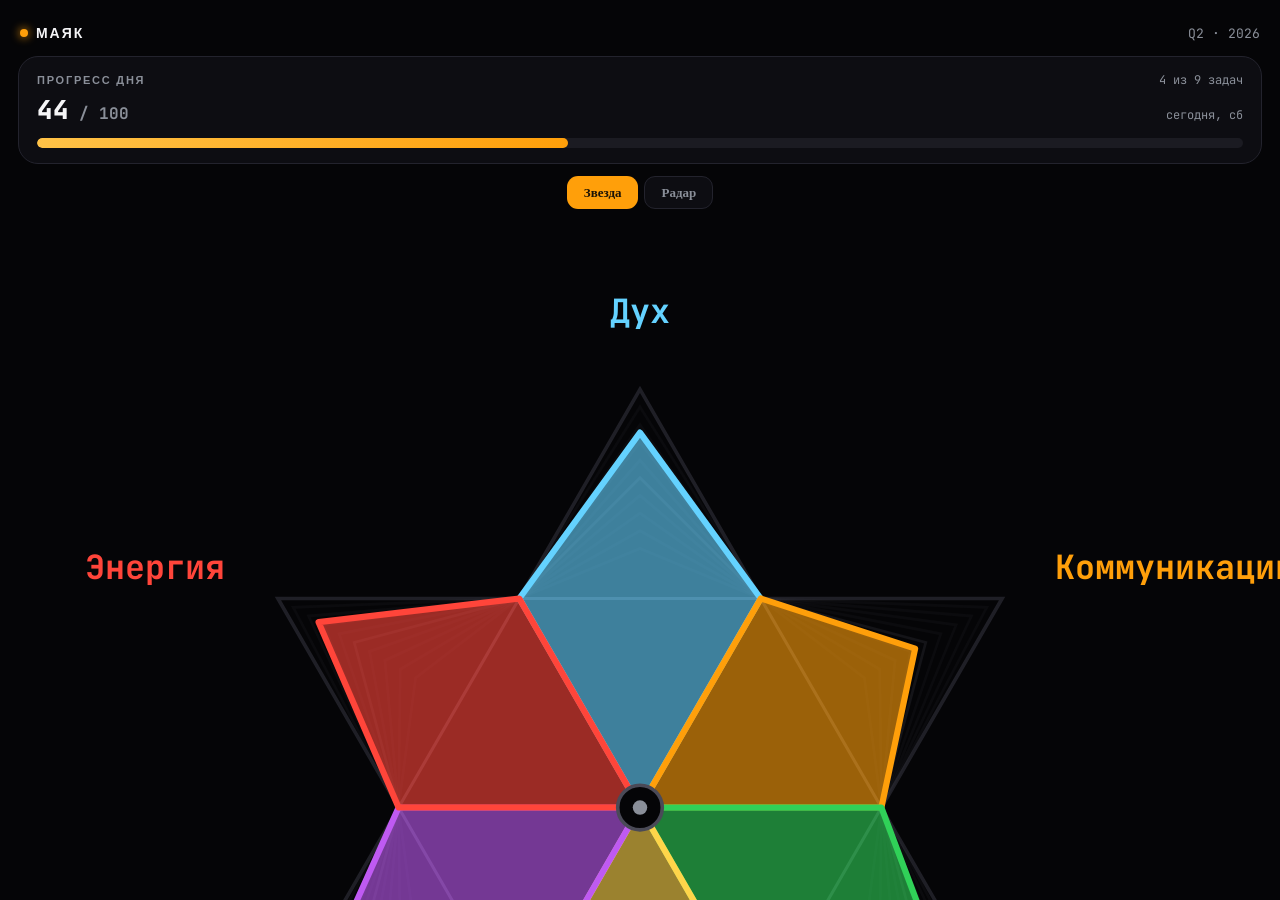
==== tabs/radar.html @ c717b669 "App-shell + 4 вкладки: Радар, Итоги/Задачи (Скоро), Кабинет Микрофронтенд с iframe-изоляцией (сбой в" ====
<!DOCTYPE html>
<html lang="ru">
<head>
<meta charset="UTF-8">
<meta name="viewport" content="width=device-width,initial-scale=1,maximum-scale=1,user-scalable=no,viewport-fit=cover">
<meta name="theme-color" content="#050507">
<title>Маяк</title>
<link href="https://fonts.googleapis.com/css2?family=DM+Sans:wght@400;500;600;700;800&family=JetBrains+Mono:wght@500;700;800&display=swap" rel="stylesheet">
<style>
:root{
  --bg:#050507; --card:#0d0d12; --card2:#14141b; --line:#23232d; --line2:#1a1a22;
  --text:#F5F5F7; --muted:#8A8F99; --muted2:#5a5f6a; --accent:#FF9F0A;
  --duh:#64D2FF; --telo:#30D158; --razum:#BF5AF2; --komm:#FF9F0A; --delo:#FFD54A; --energy:#FF453A;
}
*{margin:0;padding:0;box-sizing:border-box;-webkit-tap-highlight-color:transparent}
html,body{height:100%}
body{background:#000;color:var(--text);font-family:'DM Sans',sans-serif;display:flex;justify-content:center;overflow:hidden}
.num{font-family:'JetBrains Mono',monospace}
.phone{position:relative;width:100%;max-width:none;height:100%;min-height:100dvh;background:var(--bg);overflow:hidden;display:flex;flex-direction:column}
.screen{position:absolute;inset:0;display:none;flex-direction:column}
.screen.on{display:flex}
.scroll{flex:1;overflow-y:auto;-webkit-overflow-scrolling:touch;padding-bottom:18px}
.sb{height:env(safe-area-inset-top,12px);min-height:12px}
.muted{color:var(--muted)} .tiny{font-size:12px}
.topbar{display:flex;justify-content:space-between;align-items:center;padding:12px 20px 6px}
.beacon{display:inline-flex;align-items:center;gap:8px;font-weight:800;letter-spacing:.14em;font-size:14px}
.beacon .dot{width:8px;height:8px;border-radius:50%;background:var(--accent);box-shadow:0 0 10px var(--accent);animation:pulse 2.4s infinite}
@keyframes pulse{0%,100%{opacity:1}50%{opacity:.45}}
.topbar .q{font-family:'JetBrains Mono';font-size:13px;color:var(--muted)}

/* день */
.day{margin:8px 18px 4px;background:var(--card);border:1px solid var(--line);border-radius:20px;padding:15px 18px}
.day .r1{display:flex;justify-content:space-between;align-items:baseline}
.day .lab{font-size:11px;letter-spacing:.16em;text-transform:uppercase;color:var(--muted);font-weight:600}
.day .pts{font-family:'JetBrains Mono';font-weight:800;font-size:26px}
.day .pts small{color:var(--muted);font-size:16px;font-weight:700}
.day .sub{font-family:'JetBrains Mono';font-size:12px;color:var(--muted)}
.day .track{height:10px;border-radius:6px;background:#1b1b22;margin-top:11px;overflow:hidden}
.day .fill{height:100%;border-radius:6px;background:linear-gradient(90deg,#FFC247,var(--accent));transition:width .55s cubic-bezier(.22,1,.36,1)}

/* переключатель фигуры */
.seg{display:flex;gap:6px;justify-content:center;margin:12px 0 0}
.seg button{padding:7px 16px;border-radius:11px;border:1px solid var(--line);background:var(--card);color:var(--muted);font-weight:700;font-size:13px;font-family:'DM Sans';cursor:pointer}
.seg button.on{background:var(--accent);color:#1a1206;border-color:transparent}

svg{width:100%;display:block;overflow:visible;touch-action:manipulation}
.figwrap{padding:2px 10px 0}
.idxline{text-align:center;margin-top:-4px}
.idxline .n{font-family:'JetBrains Mono';font-weight:800;font-size:15px;color:var(--accent)}
.idxline .l{font-size:11px;letter-spacing:.12em;color:var(--muted);text-transform:uppercase}

/* панель сектора */
.secpanel{margin:6px 18px 0;background:var(--card);border:1px solid var(--line);border-radius:20px;overflow:hidden;
  max-height:0;opacity:0;transition:max-height .4s cubic-bezier(.22,1,.36,1),opacity .3s,margin .3s;border-width:0}
.secpanel.open{max-height:640px;opacity:1;border-width:1px;margin-top:12px}
.secpanel .hd{display:flex;align-items:center;gap:11px;padding:15px 18px 8px}
.secpanel .hd .cd{width:15px;height:15px;border-radius:4px}
.secpanel .hd .nm{font-family:'DM Sans';font-weight:700;font-size:18px;flex:1}
.secpanel .hd .cnt{font-family:'JetBrains Mono';font-weight:700;font-size:14px;color:var(--muted)}
.secpanel .closed-badge{display:none;align-items:center;gap:7px;margin:0 18px 8px;padding:9px 13px;border-radius:12px;font-weight:700;font-size:14px}
.secpanel.alldone .closed-badge{display:flex}
.tlist{padding:2px 12px 6px}
.titem{display:flex;align-items:center;gap:13px;padding:13px 12px;border-radius:14px;cursor:pointer;transition:background .15s}
.titem:active{background:var(--card2)}
.titem .box{width:28px;height:28px;border-radius:9px;border:2px solid var(--muted2);flex:none;display:flex;align-items:center;justify-content:center;font-size:16px;color:#08120a;transition:.18s}
.titem.done .box{background:currentColor;border-color:transparent}
.titem .nm{flex:1;font-size:15.5px;font-weight:500}
.titem.done .nm{color:var(--muted);text-decoration:line-through}
.titem .q{font-family:'JetBrains Mono';font-size:12px;color:var(--muted2)}
.secpanel .foot{display:flex;justify-content:space-between;padding:6px 18px 16px}
.lnk{background:none;border:none;color:var(--accent);font-family:'DM Sans';font-weight:600;font-size:14px;cursor:pointer;padding:6px 0}
.lnk.dim{color:var(--muted)}
.hint{color:var(--muted);font-size:12.5px;text-align:center;padding:14px 30px 4px;line-height:1.5}

/* общие кнопки/инпуты */
.btn{display:flex;align-items:center;justify-content:center;gap:8px;width:100%;height:54px;border:none;border-radius:16px;font-family:'DM Sans';font-weight:700;font-size:16px;cursor:pointer;transition:transform .12s}
.btn:active{transform:scale(.97)}
.btn-gold{background:linear-gradient(135deg,#FFC247,var(--accent));color:#1a1206}
.btn-ghost{background:var(--card2);color:var(--text);border:1px solid var(--line)}
.pad{padding:0 18px}
.backbtn{background:none;border:none;color:var(--accent);font-weight:700;font-size:15px;cursor:pointer;padding:4px 0}

/* manage */
.mrow{display:flex;align-items:center;gap:12px;background:var(--card);border:1px solid var(--line);border-radius:14px;padding:14px 15px;margin:9px 18px;cursor:pointer}
.mrow .nm{flex:1;font-weight:500;font-size:15px}
.mrow .meta{font-family:'JetBrains Mono';font-size:12px;color:var(--muted);text-align:right;line-height:1.4}
.field{margin:10px 18px}.field label{display:block;font-size:13px;color:var(--muted);margin-bottom:8px}
.input{width:100%;height:52px;background:var(--card);border:1px solid var(--line);border-radius:13px;color:var(--text);padding:0 15px;font-size:16px;font-family:'DM Sans'}
.input:focus{outline:none;border-color:var(--accent)}
.chips{display:flex;flex-wrap:wrap;gap:8px}
.chip{padding:9px 13px;border-radius:11px;background:var(--card);border:1px solid var(--line);font-size:14px;cursor:pointer;font-family:'JetBrains Mono'}
.chip.sel{background:var(--accent);color:#1a1206;border-color:transparent;font-weight:700}
.wd{display:flex;gap:6px}.wd .d{flex:1;height:42px;border-radius:11px;background:var(--card);border:1px solid var(--line);display:flex;align-items:center;justify-content:center;font-size:13px;font-family:'JetBrains Mono';cursor:pointer}
.wd .d.sel{background:var(--accent);color:#1a1206;border-color:transparent;font-weight:700}

/* итоги */
.tabs{display:flex;gap:6px;margin:12px 18px 4px}
.tabs button{flex:1;height:40px;border-radius:11px;border:1px solid var(--line);background:var(--card);color:var(--muted);font-weight:700;font-size:13px;font-family:'DM Sans';cursor:pointer}
.tabs button.on{background:var(--card2);color:var(--text);border-color:var(--accent)}
.rv{display:grid;grid-template-columns:22px 1fr 130px 46px;align-items:center;gap:11px;padding:11px 18px}
.rv+.rv{border-top:1px solid var(--line2)}
.rv .ic{text-align:center;font-size:15px}.rv .nm{font-family:'JetBrains Mono';font-size:14px;color:#d6d6dd}
.rv .bar{height:8px;border-radius:5px;background:#1a1a21;overflow:hidden}.rv .bar i{display:block;height:100%;border-radius:5px;transition:width .5s}
.rv .pc{font-family:'JetBrains Mono';font-weight:700;font-size:14px;text-align:right}
.coach{margin:14px 18px;background:var(--card);border:1px solid var(--line);border-radius:18px;padding:16px}
.coach h4{font-size:15px;margin-bottom:6px}.coach p{font-size:14px;color:var(--muted);line-height:1.5}

/* nav */
.nav{position:absolute;left:0;right:0;bottom:0;display:flex;border-top:1px solid var(--line);background:rgba(13,13,18,.95);backdrop-filter:blur(8px);padding:8px 0 env(safe-area-inset-bottom,10px)}
.nav button{flex:1;background:none;border:none;color:var(--muted2);font-family:'DM Sans';font-weight:700;font-size:11px;cursor:pointer;display:flex;flex-direction:column;align-items:center;gap:3px;padding:6px 0}
.nav button.on{color:var(--accent)} .nav .ic{font-size:19px}
.toast{position:absolute;left:50%;transform:translateX(-50%);bottom:80px;background:var(--card2);border:1px solid var(--line);padding:10px 16px;border-radius:13px;font-size:14px;opacity:0;transition:opacity .3s;pointer-events:none;z-index:60;max-width:330px;text-align:center}
.toast.show{opacity:1}
</style>
</head>
<body>
<div class="phone">

  <!-- ГЛАВНЫЙ -->
  <section class="screen on" id="home">
    <div class="sb"></div>
    <div class="topbar"><span class="beacon"><span class="dot"></span>МАЯК</span><span class="q" id="qLabel">Q2 · 2026</span></div>
    <div class="scroll">
      <div class="day">
        <div class="r1"><span class="lab">Прогресс дня</span><span class="sub" id="dayCount">0 из 0 задач</span></div>
        <div class="r1" style="margin-top:4px"><span class="pts"><span id="dayPts">0</span><small> / 100</small></span><span class="sub" id="dayName"></span></div>
        <div class="track"><div class="fill" id="dayFill" style="width:0%"></div></div>
      </div>
      <div class="seg"><button id="segStar" class="on" onclick="setFig('star')">Звезда</button><button id="segRadar" onclick="setFig('radar')">Радар</button></div>
      <div class="figwrap"><svg id="fig" viewBox="-46 -34 452 446"></svg></div>
      <div class="idxline"><span class="n" id="idxN">0</span> <span class="l">· Индекс Маяка · нажми на сектор</span></div>

      <div class="secpanel" id="secpanel">
        <div class="hd"><span class="cd" id="spDot"></span><span class="nm" id="spName"></span><span class="cnt" id="spCnt"></span></div>
        <div class="closed-badge" id="spBadge">✓ Сектор закрыт на сегодня</div>
        <div class="tlist" id="spTasks"></div>
        <div class="foot" style="justify-content:flex-end"><button class="lnk" id="spEdit">Изменить задачи ›</button></div>
      </div>
      <p class="hint" id="homeHint">Нажми на сектор фигуры — он раскроется. Отметь галочками, что сделал сегодня, и закрой его.</p>
    </div>
  </section>

  <!-- УПРАВЛЕНИЕ ЗАДАЧАМИ -->
  <section class="screen" id="manage">
    <div class="sb"></div>
    <div class="topbar"><button class="backbtn" onclick="show('home')">‹ Маяк</button><span class="q" id="mgTitle"></span><span style="width:46px"></span></div>
    <div class="scroll" id="mgList"></div>
    <div class="pad" style="padding-bottom:env(safe-area-inset-bottom,18px)"><button class="btn btn-gold" id="mgAdd">+ Добавить задачу</button></div>
  </section>

  <!-- ФОРМА -->
  <section class="screen" id="form">
    <div class="sb"></div>
    <div class="topbar"><button class="backbtn" id="fmBack">‹ Отмена</button><span class="q" id="fmTitle">Новая задача</span><span style="width:46px"></span></div>
    <div class="scroll">
      <div class="field"><label>Направление</label><div class="chips" id="fmDirs"></div></div>
      <div class="field"><label>Название задачи</label><input class="input" id="fmName" placeholder="напр. Тренировка в зале"></div>
      <div class="field"><label>Расписание</label>
        <div class="chips" style="margin-bottom:8px"><span class="chip" onclick="schedPreset('daily')">Каждый день</span><span class="chip" onclick="schedPreset('work')">Будни</span><span class="chip" onclick="schedPreset('135')">Пн·Ср·Пт</span><span class="chip" onclick="schedPreset('clear')">Свои дни</span></div>
        <div class="wd" id="fmDays"></div>
      </div>
      <div class="field"><label>Квартальная норма (раз за квартал) <span id="fmHintNorm" class="muted tiny"></span></label>
        <input class="input" id="fmNorm" type="number" inputmode="numeric" placeholder="напр. 36">
        <div class="chips" style="margin-top:8px"><span class="chip" onclick="setNorm(12)">12</span><span class="chip" onclick="setNorm(36)">36</span><span class="chip" onclick="setNorm(52)">52</span><span class="chip" onclick="setNorm(90)">90</span></div>
      </div>
      <div class="field" style="margin-top:18px"><button class="btn btn-gold" id="fmSave">Сохранить</button></div>
      <div class="field" id="fmDeleteWrap" style="display:none"><button class="btn btn-ghost" id="fmDelete" style="color:var(--energy)">Удалить задачу</button></div>
    </div>
  </section>


</div>
<div class="toast" id="toast"></div>

<script>
/* ===== ДАННЫЕ ===== */
const C={x:180,y:180}, R=150, r=R/Math.sqrt(3), Rmax=150;
function P(a,rad){const t=a*Math.PI/180;return{x:C.x+rad*Math.sin(t),y:C.y-rad*Math.cos(t)};}
function fmtP(p){return p.map(q=>q.x.toFixed(1)+','+q.y.toFixed(1)).join(' ');}
const WD=['вс','пн','вт','ср','чт','пт','сб']; // getDay 0..6
const TODAY=(new Date()).getDay();
const DIRS=[
 {id:'duh',  name:'Дух',          ic:'✦', a:0,   col:'#64D2FF', tri:'Ф'},
 {id:'komm', name:'Коммуникации', ic:'●', a:60,  col:'#FF9F0A', tri:'Р'},
 {id:'telo', name:'Тело',         ic:'♥', a:120, col:'#30D158', tri:'Ф'},
 {id:'delo', name:'Дело',         ic:'◆', a:180, col:'#FFD54A', tri:'Р'},
 {id:'razum',name:'Разум',        ic:'■', a:240, col:'#BF5AF2', tri:'Ф'},
 {id:'energy',name:'Энергия',     ic:'◈', a:300, col:'#FF453A', tri:'Р'},
];
const dirById=id=>DIRS.find(d=>d.id===id);
let tid=0;
let tasks=[
 ['duh','Намаз 5 раз','daily',150,120,true],
 ['duh','Чтение Корана','daily',90,64,false],
 ['telo','Тренировка',[1,3,5],39,22,false],
 ['telo','Сон 7+ часов','daily',90,70,true],
 ['telo','10 000 шагов','daily',90,55,false],
 ['razum','Чтение книг','daily',90,75,true],
 ['razum','Обучение/курс',[2,4],26,18,false],
 ['komm','Время с детьми','daily',80,34,false],
 ['komm','Звонок родителям',[0],13,7,false],
 ['komm','Встреча с друзьями',[6],12,4,false],
 ['energy','Прогулка','daily',60,48,true],
 ['energy','Медитация','daily',90,60,false],
 ['delo','Глубокая работа',[1,2,3,4,5],100,80,false],
 ['delo','Контент-выход',[1,3,5],39,35,false],
].map(t=>({id:++tid,dir:t[0],name:t[1],sched:t[2],normQ:t[3],checksQ:t[4],doneToday:t[5]}));

let fig='star', selDir=null, editId=null, curScreen='home';
let fmSched=[]; // дни недели формы

/* ===== РАСЧЁТЫ ===== */
const isToday=t=> t.sched==='daily' || (Array.isArray(t.sched)&&t.sched.includes(TODAY));
const todayTasks=()=>tasks.filter(isToday);
const dirTasks=id=>tasks.filter(t=>t.dir===id);
const dirTodayTasks=id=>dirTasks(id).filter(isToday);
function dayPoints(){const tt=todayTasks();if(!tt.length)return{done:0,total:0,pts:0};
  const done=tt.filter(t=>t.doneToday).length;return{done,total:tt.length,pts:Math.round(done/tt.length*100)};}
function dirQ(id){const ts=dirTasks(id);if(!ts.length)return 0;
  let s=0;ts.forEach(t=>s+=t.normQ>0?Math.min(t.checksQ/t.normQ,1.2):0);return s/ts.length;}
function mayakIndex(){return Math.round(DIRS.reduce((a,d)=>a+Math.min(dirQ(d.id),1),0)/DIRS.length*100);}
const pc=v=>Math.round(v*100);

const BANDS=[[0,'Железо','#9aa0aa'],[15,'Бронза','#C97B43'],[30,'Серебро','#C7CCD6'],
  [45,'Золото','#E0A23C'],[60,'Платина','#7FE0D0'],[75,'Алмаз','#7CC4FF'],[90,'Обсидиан','#B58Cff']];
const bandFor=i=>{let b=BANDS[0];for(const x of BANDS)if(i>=x[0])b=x;return b;};

/* ===== ФИГУРА ===== */
function ringPts(k){let p=[];for(let a=0;a<360;a+=30){const rad=(a%60===0)?(r+k*(R-r)):r;p.push(P(a,rad));}return fmtP(p);}
function hexValleys(){let p=[];for(let a=30;a<360;a+=60)p.push(P(a,r));return fmtP(p);}
function kitePts(d,k){k=Math.max(0,Math.min(k,1));const vL=P(d.a-30,r),vR=P(d.a+30,r),tip=P(d.a,r+k*(R-r));return fmtP([C,vL,tip,vR]);}
function hexRing(s){return fmtP(DIRS.map(d=>P(d.a,Rmax*s)));}

function drawStar(){
  const sel=selDir;
  let g='';
  for(let i=1;i<=10;i++){const op=i===10?.5:(i%5===0?.28:.12);g+=`<polygon points="${ringPts(i/10)}" fill="none" stroke="#3a3a46" stroke-opacity="${op}" stroke-width="${i===10?1.3:1}"/>`;}
  g+=`<polygon points="${hexValleys()}" fill="none" stroke="#4a4a57" stroke-width="1.1" stroke-opacity=".6"/>`;
  let sp='';for(let a=30;a<360;a+=60){const p=P(a,r);sp+=`<line x1="${C.x}" y1="${C.y}" x2="${p.x.toFixed(1)}" y2="${p.y.toFixed(1)}" stroke="#2c2c36" stroke-width="1"/>`;}
  let kites=DIRS.map(d=>{const k=Math.min(dirQ(d.id),1);const dim=sel&&sel!==d.id;
    return `<polygon class="hit" data-id="${d.id}" points="${kitePts(d,k)}" fill="${d.col}" fill-opacity="${dim?.18:.6}" stroke="${d.col}" stroke-opacity="${dim?.3:1}" stroke-width="2.2" stroke-linejoin="round" style="cursor:pointer;transition:fill-opacity .25s,stroke-opacity .25s"/>`;}).join('');
  let labels=DIRS.map(d=>{const o=P(d.a,R+22);const an=Math.abs(Math.sin(d.a*Math.PI/180))<.3?'middle':(Math.sin(d.a*Math.PI/180)>0?'start':'end');
    const dim=sel&&sel!==d.id;
    return `<text class="hit" data-id="${d.id}" x="${o.x.toFixed(1)}" y="${(o.y+(d.a===0?-2:d.a===180?12:4)).toFixed(1)}" text-anchor="${an}" fill="${d.col}" fill-opacity="${dim?.4:1}" font-family="JetBrains Mono" font-weight="700" font-size="12" style="cursor:pointer">${d.name}</text>`;}).join('');
  document.getElementById('fig').innerHTML=g+sp+kites+`<circle cx="${C.x}" cy="${C.y}" r="8" fill="#050507" stroke="#4a4a57" stroke-width="1.3"/><circle cx="${C.x}" cy="${C.y}" r="2.6" fill="#8A8F99"/>`+labels;
  bindHits();
}
function drawRadar(){
  const sel=selDir;
  let g='';for(let i=1;i<=5;i++){const op=i===5?.5:.2;g+=`<polygon points="${hexRing(i/5)}" fill="none" stroke="#3a3a46" stroke-opacity="${op}" stroke-width="${i===5?1.3:1}"/>`;}
  let sp=DIRS.map(d=>{const p=P(d.a,Rmax);const hl=sel===d.id;return `<line x1="${C.x}" y1="${C.y}" x2="${p.x.toFixed(1)}" y2="${p.y.toFixed(1)}" stroke="${hl?d.col:'#26262f'}" stroke-opacity="${hl?.8:1}" stroke-width="${hl?2:1}"/>`;}).join('');
  // подсветка выбранного сектора (клин)
  let wedge='';if(sel){const d=dirById(sel);wedge=`<polygon points="${fmtP([C,P(d.a-30,Rmax),P(d.a,Rmax),P(d.a+30,Rmax)])}" fill="${d.col}" fill-opacity=".10"/>`;}
  const pts=DIRS.map(d=>P(d.a,Rmax*Math.max(.001,Math.min(dirQ(d.id),1))));
  const poly=`<polygon points="${fmtP(pts)}" fill="#FF9F0A" fill-opacity=".13" stroke="#FF9F0A" stroke-width="2.4" stroke-linejoin="round"/>`;
  let dots=DIRS.map((d,i)=>{const hl=sel===d.id;return `<circle class="hit" data-id="${d.id}" cx="${pts[i].x.toFixed(1)}" cy="${pts[i].y.toFixed(1)}" r="${hl?8:6}" fill="${d.col}" stroke="#050507" stroke-width="2" style="cursor:pointer"/>`;}).join('');
  let labels=DIRS.map(d=>{const o=P(d.a,Rmax+22);const an=Math.abs(Math.sin(d.a*Math.PI/180))<.3?'middle':(Math.sin(d.a*Math.PI/180)>0?'start':'end');
    const dim=sel&&sel!==d.id;return `<text class="hit" data-id="${d.id}" x="${o.x.toFixed(1)}" y="${(o.y+(d.a===0?-2:d.a===180?12:4)).toFixed(1)}" text-anchor="${an}" fill="${d.col}" fill-opacity="${dim?.4:1}" font-family="JetBrains Mono" font-weight="700" font-size="12" style="cursor:pointer">${d.name}</text>`;}).join('');
  document.getElementById('fig').innerHTML=g+wedge+sp+poly+dots+`<circle cx="${C.x}" cy="${C.y}" r="2.6" fill="#5a5f6a"/>`+labels;
  bindHits();
}
function drawFig(){fig==='star'?drawStar():drawRadar();}
function bindHits(){document.querySelectorAll('#fig .hit').forEach(el=>el.addEventListener('click',()=>tapSector(el.dataset.id)));}
function tapSector(id){const open=document.getElementById('secpanel').classList.contains('open');if(open&&selDir===id)closeSec();else openSec(id);}

/* ===== ГЛАВНЫЙ ===== */
function renderHome(){
  drawFig();
  document.getElementById('idxN').textContent=mayakIndex();
  const dp=dayPoints();
  document.getElementById('dayPts').textContent=dp.pts;
  document.getElementById('dayFill').style.width=dp.pts+'%';
  document.getElementById('dayCount').textContent=dp.done+' из '+dp.total+' задач';
  document.getElementById('dayName').textContent='сегодня, '+WD[TODAY];
}
function openSec(id){
  selDir=id; drawFig();
  const d=dirById(id);
  document.getElementById('spDot').style.background=d.col;
  document.getElementById('spName').textContent=d.name;
  const tt=dirTodayTasks(id), done=tt.filter(t=>t.doneToday).length;
  document.getElementById('spCnt').textContent=tt.length?(done+'/'+tt.length+' сегодня'):'нет задач сегодня';
  const badge=document.getElementById('spBadge');badge.style.background='color-mix(in srgb,'+d.col+' 18%,transparent)';badge.style.color=d.col;
  const list=document.getElementById('spTasks');
  if(!tt.length){
    list.innerHTML='<p class="muted" style="padding:18px 14px;font-size:14px;line-height:1.5">На сегодня ('+WD[TODAY]+') задач в этом направлении нет.<br>Добавь или измени расписание в «Изменить задачи».</p>';
  }else{
    list.innerHTML=tt.map(t=>`<div class="titem ${t.doneToday?'done':''}" style="color:${d.col}" onclick="toggle(${t.id})">
      <span class="box">${t.doneToday?'✓':''}</span><span class="nm">${t.name}</span><span class="q">${t.checksQ}/${t.normQ} кв</span></div>`).join('');
  }
  const sp=document.getElementById('secpanel');
  sp.classList.toggle('alldone', tt.length>0 && done===tt.length);
  sp.classList.add('open');
  document.getElementById('homeHint').style.display='none';
  document.getElementById('spEdit').onclick=()=>openManage(id);
  setTimeout(()=>sp.scrollIntoView({behavior:'smooth',block:'nearest'}),120);
}
function closeSec(){selDir=null;drawFig();document.getElementById('secpanel').classList.remove('open');document.getElementById('homeHint').style.display='block';}
function toggle(id){
  const t=tasks.find(x=>x.id===id);if(!t)return;
  if(t.doneToday){t.doneToday=false;t.checksQ=Math.max(0,t.checksQ-1);}
  else{t.doneToday=true;t.checksQ=Math.min(t.checksQ+1,Math.round(t.normQ*1.2));}
  renderHome();openSec(selDir);
  const tt=dirTodayTasks(selDir),done=tt.filter(x=>x.doneToday).length;
  if(tt.length&&done===tt.length){toast('Сектор «'+dirById(selDir).name+'» закрыт ✓');}
}

/* ===== УПРАВЛЕНИЕ ===== */
function openManage(id){
  selDir=selDir||id; const d=dirById(id);
  document.getElementById('mgTitle').textContent=d.name+' · задачи';
  const ts=dirTasks(id);
  document.getElementById('mgList').innerHTML=ts.map(t=>{
    const sch=t.sched==='daily'?'каждый день':t.sched.map(x=>WD[x]).join('·');
    return `<div class="mrow" onclick="openForm(${t.id})"><span class="nm">${t.name}</span>
      <span class="meta">${t.checksQ}/${t.normQ} кв<br>${sch}</span><span style="color:var(--muted)">›</span></div>`;}).join('')
    || '<p class="muted" style="padding:24px 18px;text-align:center">Пока нет задач. Добавь первую.</p>';
  document.getElementById('mgAdd').onclick=()=>openForm(null,id);
  show('manage');
}
function openForm(id,dirPre){
  editId=id;
  document.getElementById('fmTitle').textContent=id?'Изменить задачу':'Новая задача';
  document.getElementById('fmDeleteWrap').style.display=id?'block':'none';
  let t=id?tasks.find(x=>x.id===id):null;
  const curDir=t?t.dir:(dirPre||selDir||'telo');
  document.getElementById('fmDirs').innerHTML=DIRS.map(d=>`<span class="chip ${d.id===curDir?'sel':''}" data-id="${d.id}" onclick="pickDir('${d.id}')">${d.name}</span>`).join('');
  document.getElementById('fmName').value=t?t.name:'';
  document.getElementById('fmNorm').value=t?t.normQ:'';
  fmSched = t? (t.sched==='daily'?[0,1,2,3,4,5,6]:t.sched.slice()) : [1,3,5];
  renderDays();
  document.getElementById('fmBack').onclick=()=>show(id?'manage':'manage');
  document.getElementById('fmSave').onclick=saveTask;
  document.getElementById('fmDelete').onclick=()=>{tasks=tasks.filter(x=>x.id!==id);toast('Задача удалена');openManage(t.dir);};
  show('form');
}
let fmDir='telo';
function pickDir(id){fmDir=id;document.querySelectorAll('#fmDirs .chip').forEach(c=>c.classList.toggle('sel',c.dataset.id===id));}
function renderDays(){document.getElementById('fmDays').innerHTML=[1,2,3,4,5,6,0].map(i=>`<div class="d ${fmSched.includes(i)?'sel':''}" onclick="toggleDay(${i})">${WD[i]}</div>`).join('');updateNormHint();}
function toggleDay(i){const k=fmSched.indexOf(i);if(k>=0)fmSched.splice(k,1);else fmSched.push(i);renderDays();}
function schedPreset(p){if(p==='daily')fmSched=[0,1,2,3,4,5,6];else if(p==='work')fmSched=[1,2,3,4,5];else if(p==='135')fmSched=[1,3,5];else fmSched=[];renderDays();}
function updateNormHint(){const perWeek=fmSched.length;const est=perWeek*13;document.getElementById('fmHintNorm').textContent=perWeek?('· '+perWeek+'×/нед ≈ '+est+'/квартал'):'';}
function setNorm(v){document.getElementById('fmNorm').value=v;}
function saveTask(){
  const name=document.getElementById('fmName').value.trim();
  const norm=parseInt(document.getElementById('fmNorm').value)||0;
  const dir=document.querySelector('#fmDirs .chip.sel')?.dataset.id||fmDir;
  if(!name){toast('Впиши название');return;}
  if(!fmSched.length){toast('Выбери дни расписания');return;}
  if(norm<=0){toast('Укажи квартальную норму');return;}
  const sched=fmSched.length===7?'daily':fmSched.slice().sort();
  if(editId){const t=tasks.find(x=>x.id===editId);Object.assign(t,{name,normQ:norm,sched,dir});}
  else tasks.push({id:++tid,dir,name,sched,normQ:norm,checksQ:0,doneToday:false});
  toast('Сохранено ✓');openManage(dir);
}

/* ===== НАВИГАЦИЯ (внутри вкладки: home/manage/form) ===== */
function show(id){
  document.querySelectorAll('.screen').forEach(s=>s.classList.remove('on'));
  document.getElementById(id).classList.add('on');curScreen=id;
  if(id==='home')renderHome();
}
function setFig(f){fig=f;document.getElementById('segStar').classList.toggle('on',f==='star');document.getElementById('segRadar').classList.toggle('on',f==='radar');drawFig();}
let _t;function toast(m){const n=document.getElementById('toast');n.textContent=m;n.classList.add('show');clearTimeout(_t);_t=setTimeout(()=>n.classList.remove('show'),2000);}

show('home');
/* сигнал shell-у, что модуль загрузился (для error-boundary/изоляции) */
try{parent.postMessage({type:'tab-ready',tab:'radar'},'*');}catch(e){}
</script>
</body>
</html>
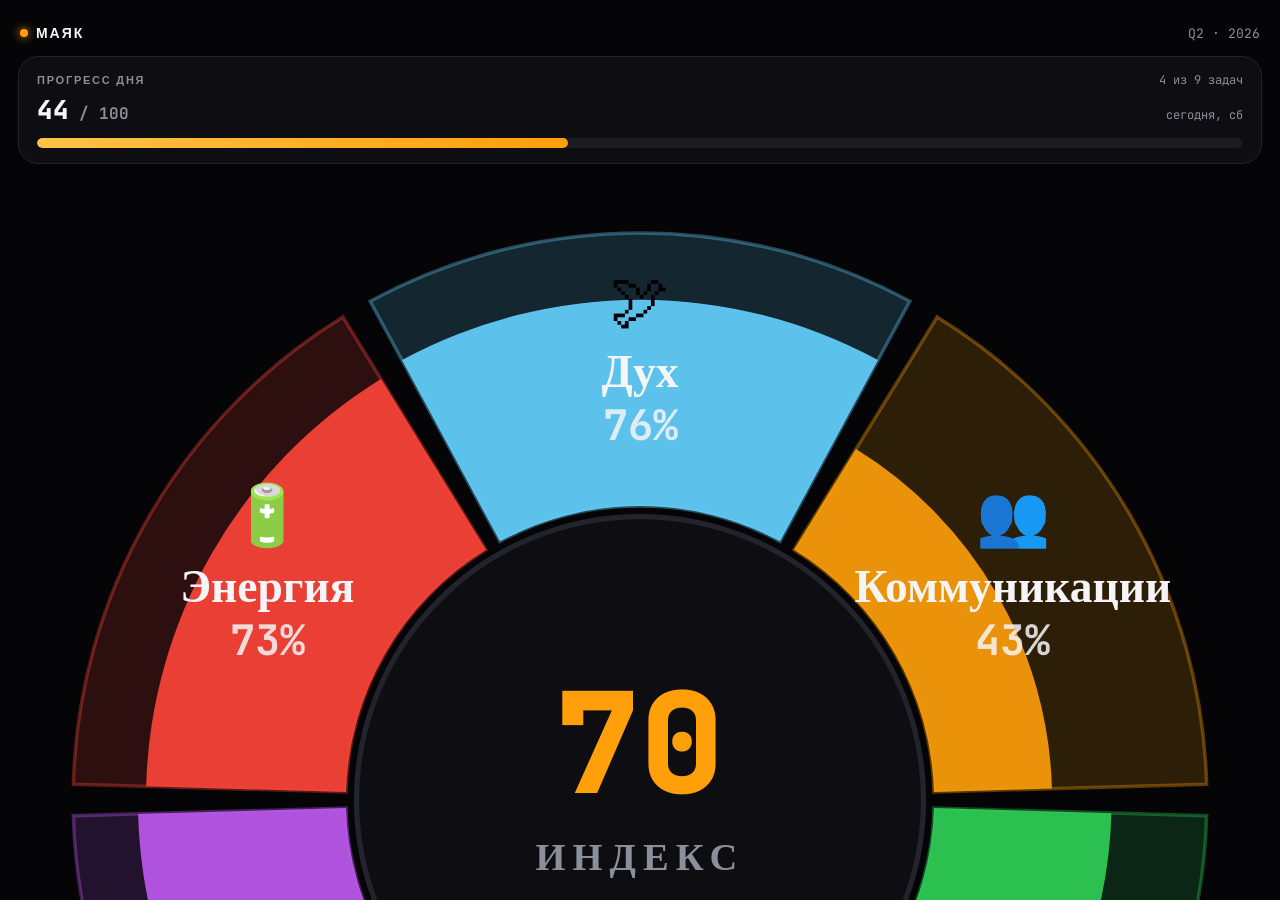
==== commit 850bb674: "Заменил звезду/радар на колесо-дольки (легче тыкать) 6 равных сегментов-тапзон, центр = Индекс, зали" ====
--- a/tabs/radar.html
+++ b/tabs/radar.html
@@ -126,9 +126,8 @@
         <div class="r1" style="margin-top:4px"><span class="pts"><span id="dayPts">0</span><small> / 100</small></span><span class="sub" id="dayName"></span></div>
         <div class="track"><div class="fill" id="dayFill" style="width:0%"></div></div>
       </div>
-      <div class="seg"><button id="segStar" class="on" onclick="setFig('star')">Звезда</button><button id="segRadar" onclick="setFig('radar')">Радар</button></div>
-      <div class="figwrap"><svg id="fig" viewBox="-46 -34 452 446"></svg></div>
-      <div class="idxline"><span class="n" id="idxN">0</span> <span class="l">· Индекс Маяка · нажми на сектор</span></div>
+      <div class="figwrap"><svg id="fig" viewBox="0 0 360 360"></svg></div>
+      <div class="idxline"><span class="l">Нажми на дольку — отметь сегодняшнее и закрой</span></div>
 
       <div class="secpanel" id="secpanel">
         <div class="hd"><span class="cd" id="spDot"></span><span class="nm" id="spName"></span><span class="cnt" id="spCnt"></span></div>
@@ -174,18 +173,18 @@
 
 <script>
 /* ===== ДАННЫЕ ===== */
-const C={x:180,y:180}, R=150, r=R/Math.sqrt(3), Rmax=150;
+const C={x:180,y:180}, Ro=162, Ri=84;
 function P(a,rad){const t=a*Math.PI/180;return{x:C.x+rad*Math.sin(t),y:C.y-rad*Math.cos(t)};}
 function fmtP(p){return p.map(q=>q.x.toFixed(1)+','+q.y.toFixed(1)).join(' ');}
 const WD=['вс','пн','вт','ср','чт','пт','сб']; // getDay 0..6
 const TODAY=(new Date()).getDay();
 const DIRS=[
- {id:'duh',  name:'Дух',          ic:'✦', a:0,   col:'#64D2FF', tri:'Ф'},
- {id:'komm', name:'Коммуникации', ic:'●', a:60,  col:'#FF9F0A', tri:'Р'},
- {id:'telo', name:'Тело',         ic:'♥', a:120, col:'#30D158', tri:'Ф'},
- {id:'delo', name:'Дело',         ic:'◆', a:180, col:'#FFD54A', tri:'Р'},
- {id:'razum',name:'Разум',        ic:'■', a:240, col:'#BF5AF2', tri:'Ф'},
- {id:'energy',name:'Энергия',     ic:'◈', a:300, col:'#FF453A', tri:'Р'},
+ {id:'duh',  name:'Дух',          ic:'🕊', a:0,   col:'#64D2FF', tri:'Ф'},
+ {id:'komm', name:'Коммуникации', ic:'👥', a:60,  col:'#FF9F0A', tri:'Р'},
+ {id:'telo', name:'Тело',         ic:'💪', a:120, col:'#30D158', tri:'Ф'},
+ {id:'delo', name:'Дело',         ic:'💼', a:180, col:'#FFD54A', tri:'Р'},
+ {id:'razum',name:'Разум',        ic:'🧠', a:240, col:'#BF5AF2', tri:'Ф'},
+ {id:'energy',name:'Энергия',     ic:'🔋', a:300, col:'#FF453A', tri:'Р'},
 ];
 const dirById=id=>DIRS.find(d=>d.id===id);
 let tid=0;
@@ -206,7 +205,7 @@
  ['delo','Контент-выход',[1,3,5],39,35,false],
 ].map(t=>({id:++tid,dir:t[0],name:t[1],sched:t[2],normQ:t[3],checksQ:t[4],doneToday:t[5]}));
 
-let fig='star', selDir=null, editId=null, curScreen='home';
+let selDir=null, editId=null, curScreen='home';
 let fmSched=[]; // дни недели формы
 
 /* ===== РАСЧЁТЫ ===== */
@@ -225,48 +224,48 @@
   [45,'Золото','#E0A23C'],[60,'Платина','#7FE0D0'],[75,'Алмаз','#7CC4FF'],[90,'Обсидиан','#B58Cff']];
 const bandFor=i=>{let b=BANDS[0];for(const x of BANDS)if(i>=x[0])b=x;return b;};
 
-/* ===== ФИГУРА ===== */
-function ringPts(k){let p=[];for(let a=0;a<360;a+=30){const rad=(a%60===0)?(r+k*(R-r)):r;p.push(P(a,rad));}return fmtP(p);}
-function hexValleys(){let p=[];for(let a=30;a<360;a+=60)p.push(P(a,r));return fmtP(p);}
-function kitePts(d,k){k=Math.max(0,Math.min(k,1));const vL=P(d.a-30,r),vR=P(d.a+30,r),tip=P(d.a,r+k*(R-r));return fmtP([C,vL,tip,vR]);}
-function hexRing(s){return fmtP(DIRS.map(d=>P(d.a,Rmax*s)));}
-
-function drawStar(){
+/* ===== ФИГУРА: КОЛЕСО-ДОЛЬКИ ===== */
+const GAP=1.6; // угловой зазор между дольками, °
+function annular(a1,a2,rIn,rOut){
+  const o1=P(a1,rOut),o2=P(a2,rOut),i2=P(a2,rIn),i1=P(a1,rIn);
+  return `M${o1.x.toFixed(1)} ${o1.y.toFixed(1)} A${rOut} ${rOut} 0 0 1 ${o2.x.toFixed(1)} ${o2.y.toFixed(1)} `+
+         `L${i2.x.toFixed(1)} ${i2.y.toFixed(1)} A${rIn} ${rIn} 0 0 0 ${i1.x.toFixed(1)} ${i1.y.toFixed(1)} Z`;
+}
+function drawWheel(){
   const sel=selDir;
-  let g='';
-  for(let i=1;i<=10;i++){const op=i===10?.5:(i%5===0?.28:.12);g+=`<polygon points="${ringPts(i/10)}" fill="none" stroke="#3a3a46" stroke-opacity="${op}" stroke-width="${i===10?1.3:1}"/>`;}
-  g+=`<polygon points="${hexValleys()}" fill="none" stroke="#4a4a57" stroke-width="1.1" stroke-opacity=".6"/>`;
-  let sp='';for(let a=30;a<360;a+=60){const p=P(a,r);sp+=`<line x1="${C.x}" y1="${C.y}" x2="${p.x.toFixed(1)}" y2="${p.y.toFixed(1)}" stroke="#2c2c36" stroke-width="1"/>`;}
-  let kites=DIRS.map(d=>{const k=Math.min(dirQ(d.id),1);const dim=sel&&sel!==d.id;
-    return `<polygon class="hit" data-id="${d.id}" points="${kitePts(d,k)}" fill="${d.col}" fill-opacity="${dim?.18:.6}" stroke="${d.col}" stroke-opacity="${dim?.3:1}" stroke-width="2.2" stroke-linejoin="round" style="cursor:pointer;transition:fill-opacity .25s,stroke-opacity .25s"/>`;}).join('');
-  let labels=DIRS.map(d=>{const o=P(d.a,R+22);const an=Math.abs(Math.sin(d.a*Math.PI/180))<.3?'middle':(Math.sin(d.a*Math.PI/180)>0?'start':'end');
+  let seg='';
+  DIRS.forEach(d=>{
+    const a1=d.a-30+GAP, a2=d.a+30-GAP;
+    const k=Math.min(dirQ(d.id),1);
+    const rFill=Ri+k*(Ro-Ri);
     const dim=sel&&sel!==d.id;
-    return `<text class="hit" data-id="${d.id}" x="${o.x.toFixed(1)}" y="${(o.y+(d.a===0?-2:d.a===180?12:4)).toFixed(1)}" text-anchor="${an}" fill="${d.col}" fill-opacity="${dim?.4:1}" font-family="JetBrains Mono" font-weight="700" font-size="12" style="cursor:pointer">${d.name}</text>`;}).join('');
-  document.getElementById('fig').innerHTML=g+sp+kites+`<circle cx="${C.x}" cy="${C.y}" r="8" fill="#050507" stroke="#4a4a57" stroke-width="1.3"/><circle cx="${C.x}" cy="${C.y}" r="2.6" fill="#8A8F99"/>`+labels;
+    // 1) трек-долька (большая тап-зона, всегда видна)
+    seg+=`<path class="hit" data-id="${d.id}" d="${annular(a1,a2,Ri,Ro)}" fill="${d.col}" fill-opacity="${dim?.10:.16}" stroke="${sel===d.id?'#F5F5F7':d.col}" stroke-opacity="${sel===d.id?.9:.35}" stroke-width="${sel===d.id?2:1}" style="cursor:pointer;transition:fill-opacity .2s,stroke-opacity .2s"/>`;
+    // 2) заливка по квартальному %
+    if(k>0.01) seg+=`<path d="${annular(a1,a2,Ri,rFill)}" fill="${d.col}" fill-opacity="${dim?.32:.9}" pointer-events="none" style="transition:fill-opacity .2s"/>`;
+    // 3) подпись: эмодзи + название + %
+    const rMid=(Ri+Ro)/2, m=P(d.a,rMid);
+    seg+=`<g pointer-events="none" fill-opacity="${dim?.5:1}">`+
+      `<text x="${m.x.toFixed(1)}" y="${(m.y-14).toFixed(1)}" text-anchor="middle" font-size="17">${d.ic}</text>`+
+      `<text x="${m.x.toFixed(1)}" y="${(m.y+5).toFixed(1)}" text-anchor="middle" fill="#F5F5F7" font-family="DM Sans" font-weight="700" font-size="13">${d.name}</text>`+
+      `<text x="${m.x.toFixed(1)}" y="${(m.y+20).toFixed(1)}" text-anchor="middle" fill="#F5F5F7" font-family="JetBrains Mono" font-weight="700" font-size="12" opacity=".85">${pc(dirQ(d.id))}%</text>`+
+      `</g>`;
+  });
+  // центр — Индекс Маяка
+  const idx=mayakIndex();
+  const center=`<circle cx="${C.x}" cy="${C.y}" r="${Ri-3}" fill="#0d0d12" stroke="#23232d" stroke-width="1.5"/>`+
+    `<text x="${C.x}" y="${C.y-2}" text-anchor="middle" fill="#FF9F0A" font-family="JetBrains Mono" font-weight="800" font-size="40">${idx}</text>`+
+    `<text x="${C.x}" y="${C.y+20}" text-anchor="middle" fill="#8A8F99" font-family="DM Sans" font-weight="600" font-size="11" letter-spacing="2">ИНДЕКС</text>`;
+  document.getElementById('fig').innerHTML=seg+center;
   bindHits();
 }
-function drawRadar(){
-  const sel=selDir;
-  let g='';for(let i=1;i<=5;i++){const op=i===5?.5:.2;g+=`<polygon points="${hexRing(i/5)}" fill="none" stroke="#3a3a46" stroke-opacity="${op}" stroke-width="${i===5?1.3:1}"/>`;}
-  let sp=DIRS.map(d=>{const p=P(d.a,Rmax);const hl=sel===d.id;return `<line x1="${C.x}" y1="${C.y}" x2="${p.x.toFixed(1)}" y2="${p.y.toFixed(1)}" stroke="${hl?d.col:'#26262f'}" stroke-opacity="${hl?.8:1}" stroke-width="${hl?2:1}"/>`;}).join('');
-  // подсветка выбранного сектора (клин)
-  let wedge='';if(sel){const d=dirById(sel);wedge=`<polygon points="${fmtP([C,P(d.a-30,Rmax),P(d.a,Rmax),P(d.a+30,Rmax)])}" fill="${d.col}" fill-opacity=".10"/>`;}
-  const pts=DIRS.map(d=>P(d.a,Rmax*Math.max(.001,Math.min(dirQ(d.id),1))));
-  const poly=`<polygon points="${fmtP(pts)}" fill="#FF9F0A" fill-opacity=".13" stroke="#FF9F0A" stroke-width="2.4" stroke-linejoin="round"/>`;
-  let dots=DIRS.map((d,i)=>{const hl=sel===d.id;return `<circle class="hit" data-id="${d.id}" cx="${pts[i].x.toFixed(1)}" cy="${pts[i].y.toFixed(1)}" r="${hl?8:6}" fill="${d.col}" stroke="#050507" stroke-width="2" style="cursor:pointer"/>`;}).join('');
-  let labels=DIRS.map(d=>{const o=P(d.a,Rmax+22);const an=Math.abs(Math.sin(d.a*Math.PI/180))<.3?'middle':(Math.sin(d.a*Math.PI/180)>0?'start':'end');
-    const dim=sel&&sel!==d.id;return `<text class="hit" data-id="${d.id}" x="${o.x.toFixed(1)}" y="${(o.y+(d.a===0?-2:d.a===180?12:4)).toFixed(1)}" text-anchor="${an}" fill="${d.col}" fill-opacity="${dim?.4:1}" font-family="JetBrains Mono" font-weight="700" font-size="12" style="cursor:pointer">${d.name}</text>`;}).join('');
-  document.getElementById('fig').innerHTML=g+wedge+sp+poly+dots+`<circle cx="${C.x}" cy="${C.y}" r="2.6" fill="#5a5f6a"/>`+labels;
-  bindHits();
-}
-function drawFig(){fig==='star'?drawStar():drawRadar();}
+function drawFig(){drawWheel();}
 function bindHits(){document.querySelectorAll('#fig .hit').forEach(el=>el.addEventListener('click',()=>tapSector(el.dataset.id)));}
 function tapSector(id){const open=document.getElementById('secpanel').classList.contains('open');if(open&&selDir===id)closeSec();else openSec(id);}
 
 /* ===== ГЛАВНЫЙ ===== */
 function renderHome(){
   drawFig();
-  document.getElementById('idxN').textContent=mayakIndex();
   const dp=dayPoints();
   document.getElementById('dayPts').textContent=dp.pts;
   document.getElementById('dayFill').style.width=dp.pts+'%';
@@ -360,7 +359,6 @@
   document.getElementById(id).classList.add('on');curScreen=id;
   if(id==='home')renderHome();
 }
-function setFig(f){fig=f;document.getElementById('segStar').classList.toggle('on',f==='star');document.getElementById('segRadar').classList.toggle('on',f==='radar');drawFig();}
 let _t;function toast(m){const n=document.getElementById('toast');n.textContent=m;n.classList.add('show');clearTimeout(_t);_t=setTimeout(()=>n.classList.remove('show'),2000);}
 
 show('home');
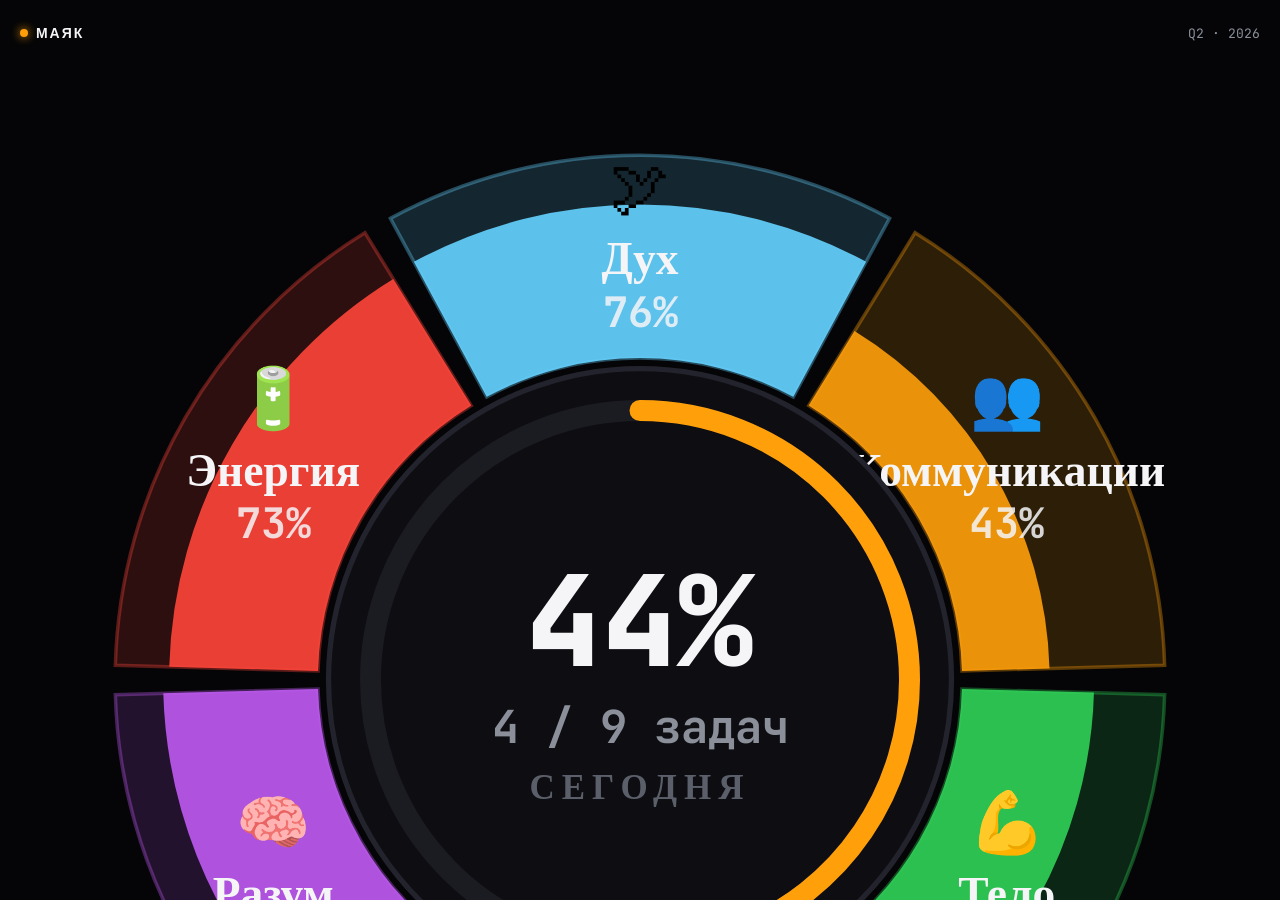
==== commit 591280b2: "Прогресс дня перенёс в центр колеса (кольцо + % + X/Y задач) Убрал верхнюю карточку дня, центр = ден" ====
--- a/tabs/radar.html
+++ b/tabs/radar.html
@@ -121,13 +121,8 @@
     <div class="sb"></div>
     <div class="topbar"><span class="beacon"><span class="dot"></span>МАЯК</span><span class="q" id="qLabel">Q2 · 2026</span></div>
     <div class="scroll">
-      <div class="day">
-        <div class="r1"><span class="lab">Прогресс дня</span><span class="sub" id="dayCount">0 из 0 задач</span></div>
-        <div class="r1" style="margin-top:4px"><span class="pts"><span id="dayPts">0</span><small> / 100</small></span><span class="sub" id="dayName"></span></div>
-        <div class="track"><div class="fill" id="dayFill" style="width:0%"></div></div>
-      </div>
       <div class="figwrap"><svg id="fig" viewBox="0 0 360 360"></svg></div>
-      <div class="idxline"><span class="l">Нажми на дольку — отметь сегодняшнее и закрой</span></div>
+      <div class="idxline"><span class="l" id="idxline">Индекс Маяка</span></div>
 
       <div class="secpanel" id="secpanel">
         <div class="hd"><span class="cd" id="spDot"></span><span class="nm" id="spName"></span><span class="cnt" id="spCnt"></span></div>
@@ -173,7 +168,7 @@
 
 <script>
 /* ===== ДАННЫЕ ===== */
-const C={x:180,y:180}, Ro=162, Ri=84;
+const C={x:180,y:180}, Ro=150, Ri=92;
 function P(a,rad){const t=a*Math.PI/180;return{x:C.x+rad*Math.sin(t),y:C.y-rad*Math.cos(t)};}
 function fmtP(p){return p.map(q=>q.x.toFixed(1)+','+q.y.toFixed(1)).join(' ');}
 const WD=['вс','пн','вт','ср','чт','пт','сб']; // getDay 0..6
@@ -251,11 +246,16 @@
       `<text x="${m.x.toFixed(1)}" y="${(m.y+20).toFixed(1)}" text-anchor="middle" fill="#F5F5F7" font-family="JetBrains Mono" font-weight="700" font-size="12" opacity=".85">${pc(dirQ(d.id))}%</text>`+
       `</g>`;
   });
-  // центр — Индекс Маяка
-  const idx=mayakIndex();
-  const center=`<circle cx="${C.x}" cy="${C.y}" r="${Ri-3}" fill="#0d0d12" stroke="#23232d" stroke-width="1.5"/>`+
-    `<text x="${C.x}" y="${C.y-2}" text-anchor="middle" fill="#FF9F0A" font-family="JetBrains Mono" font-weight="800" font-size="40">${idx}</text>`+
-    `<text x="${C.x}" y="${C.y+20}" text-anchor="middle" fill="#8A8F99" font-family="DM Sans" font-weight="600" font-size="11" letter-spacing="2">ИНДЕКС</text>`;
+  // центр — ПРОГРЕСС ДНЯ (кольцо + % + X/Y задач)
+  const dp=dayPoints();
+  const rRing=Ri-15, circ=2*Math.PI*rRing, fillLen=circ*dp.pts/100;
+  const center=
+    `<circle cx="${C.x}" cy="${C.y}" r="${Ri-3}" fill="#0d0d12" stroke="#23232d" stroke-width="1.5"/>`+
+    `<circle cx="${C.x}" cy="${C.y}" r="${rRing}" fill="none" stroke="#1b1b22" stroke-width="6"/>`+
+    `<circle cx="${C.x}" cy="${C.y}" r="${rRing}" fill="none" stroke="#FF9F0A" stroke-width="6" stroke-linecap="round" stroke-dasharray="${fillLen.toFixed(1)} ${(circ-fillLen).toFixed(1)}" transform="rotate(-90 ${C.x} ${C.y})" style="transition:stroke-dasharray .5s"/>`+
+    `<text x="${C.x}" y="${C.y-4}" text-anchor="middle" fill="#F5F5F7" font-family="JetBrains Mono" font-weight="800" font-size="36">${dp.pts}%</text>`+
+    `<text x="${C.x}" y="${C.y+18}" text-anchor="middle" fill="#8A8F99" font-family="JetBrains Mono" font-weight="700" font-size="13">${dp.done} / ${dp.total} задач</text>`+
+    `<text x="${C.x}" y="${C.y+34}" text-anchor="middle" fill="#5a5f6a" font-family="DM Sans" font-weight="600" font-size="10" letter-spacing="2">СЕГОДНЯ</text>`;
   document.getElementById('fig').innerHTML=seg+center;
   bindHits();
 }
@@ -266,11 +266,8 @@
 /* ===== ГЛАВНЫЙ ===== */
 function renderHome(){
   drawFig();
-  const dp=dayPoints();
-  document.getElementById('dayPts').textContent=dp.pts;
-  document.getElementById('dayFill').style.width=dp.pts+'%';
-  document.getElementById('dayCount').textContent=dp.done+' из '+dp.total+' задач';
-  document.getElementById('dayName').textContent='сегодня, '+WD[TODAY];
+  const idx=mayakIndex(),b=bandFor(idx);
+  document.getElementById('idxline').innerHTML=`Индекс Маяка <b style="color:#F5F5F7">${idx}</b> · <span style="color:${b[2]}">${b[1]}</span> · нажми на дольку`;
 }
 function openSec(id){
   selDir=id; drawFig();
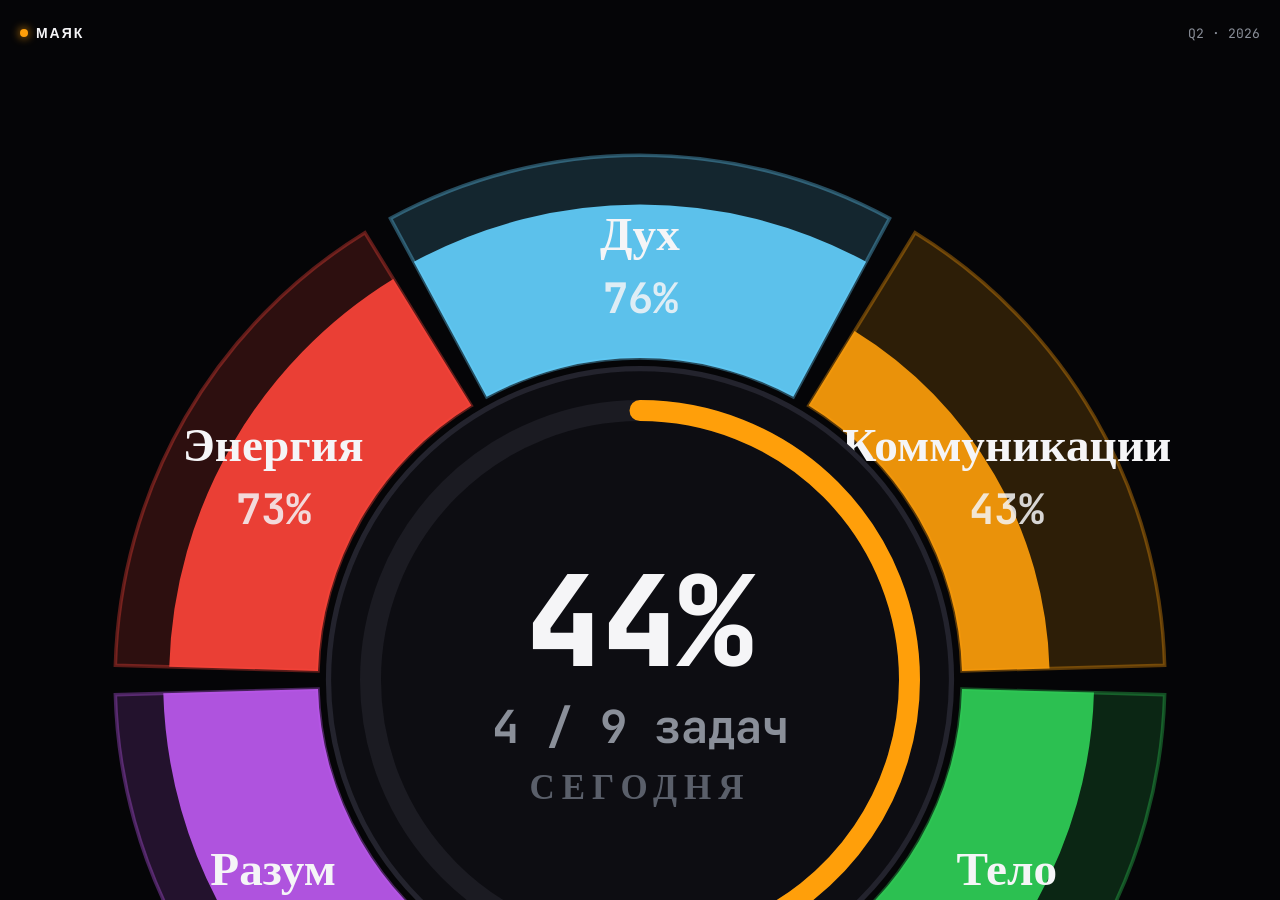
==== commit d75d3cc5: "Убрал эмодзи из долек; добавил аккордеон-список направлений снизу Тап по дольке ИЛИ по пункту списка" ====
--- a/tabs/radar.html
+++ b/tabs/radar.html
@@ -71,6 +71,20 @@
 .lnk{background:none;border:none;color:var(--accent);font-family:'DM Sans';font-weight:600;font-size:14px;cursor:pointer;padding:6px 0}
 .lnk.dim{color:var(--muted)}
 .hint{color:var(--muted);font-size:12.5px;text-align:center;padding:14px 30px 4px;line-height:1.5}
+/* аккордеон-список направлений */
+.dlist{padding:12px 14px 8px;display:flex;flex-direction:column;gap:8px}
+.litem{background:var(--card);border:1px solid var(--line);border-radius:14px;overflow:hidden;transition:border-color .15s}
+.litem.open{border-color:var(--accent)}
+.lrow{display:grid;grid-template-columns:13px 1fr 86px 44px;align-items:center;gap:11px;padding:14px 15px;cursor:pointer}
+.lrow:active{background:var(--card2)}
+.lrow .cd{width:12px;height:12px;border-radius:4px}
+.lrow .lname{font-weight:600;font-size:15px}
+.lrow .lbar{height:7px;border-radius:5px;background:#1b1b22;overflow:hidden}
+.lrow .lbar i{display:block;height:100%;border-radius:5px;transition:width .5s cubic-bezier(.22,1,.36,1)}
+.lrow .lpc{font-family:'JetBrains Mono';font-weight:700;font-size:14px;text-align:right}
+.lexp{border-top:1px solid var(--line);padding:2px 6px 6px}
+.lexp .empty{color:var(--muted);font-size:14px;padding:16px;text-align:center;line-height:1.5}
+.lexp .foot{display:flex;justify-content:flex-end;padding:2px 10px 6px}
 
 /* общие кнопки/инпуты */
 .btn{display:flex;align-items:center;justify-content:center;gap:8px;width:100%;height:54px;border:none;border-radius:16px;font-family:'DM Sans';font-weight:700;font-size:16px;cursor:pointer;transition:transform .12s}
@@ -123,14 +137,7 @@
     <div class="scroll">
       <div class="figwrap"><svg id="fig" viewBox="0 0 360 360"></svg></div>
       <div class="idxline"><span class="l" id="idxline">Индекс Маяка</span></div>
-
-      <div class="secpanel" id="secpanel">
-        <div class="hd"><span class="cd" id="spDot"></span><span class="nm" id="spName"></span><span class="cnt" id="spCnt"></span></div>
-        <div class="closed-badge" id="spBadge">✓ Сектор закрыт на сегодня</div>
-        <div class="tlist" id="spTasks"></div>
-        <div class="foot" style="justify-content:flex-end"><button class="lnk" id="spEdit">Изменить задачи ›</button></div>
-      </div>
-      <p class="hint" id="homeHint">Нажми на сектор фигуры — он раскроется. Отметь галочками, что сделал сегодня, и закрой его.</p>
+      <div class="dlist" id="dlist"></div>
     </div>
   </section>
 
@@ -241,9 +248,8 @@
     // 3) подпись: эмодзи + название + %
     const rMid=(Ri+Ro)/2, m=P(d.a,rMid);
     seg+=`<g pointer-events="none" fill-opacity="${dim?.5:1}">`+
-      `<text x="${m.x.toFixed(1)}" y="${(m.y-14).toFixed(1)}" text-anchor="middle" font-size="17">${d.ic}</text>`+
-      `<text x="${m.x.toFixed(1)}" y="${(m.y+5).toFixed(1)}" text-anchor="middle" fill="#F5F5F7" font-family="DM Sans" font-weight="700" font-size="13">${d.name}</text>`+
-      `<text x="${m.x.toFixed(1)}" y="${(m.y+20).toFixed(1)}" text-anchor="middle" fill="#F5F5F7" font-family="JetBrains Mono" font-weight="700" font-size="12" opacity=".85">${pc(dirQ(d.id))}%</text>`+
+      `<text x="${m.x.toFixed(1)}" y="${(m.y-2).toFixed(1)}" text-anchor="middle" fill="#F5F5F7" font-family="DM Sans" font-weight="700" font-size="13.5">${d.name}</text>`+
+      `<text x="${m.x.toFixed(1)}" y="${(m.y+16).toFixed(1)}" text-anchor="middle" fill="#F5F5F7" font-family="JetBrains Mono" font-weight="700" font-size="12" opacity=".85">${pc(dirQ(d.id))}%</text>`+
       `</g>`;
   });
   // центр — ПРОГРЕСС ДНЯ (кольцо + % + X/Y задач)
@@ -261,44 +267,47 @@
 }
 function drawFig(){drawWheel();}
 function bindHits(){document.querySelectorAll('#fig .hit').forEach(el=>el.addEventListener('click',()=>tapSector(el.dataset.id)));}
-function tapSector(id){const open=document.getElementById('secpanel').classList.contains('open');if(open&&selDir===id)closeSec();else openSec(id);}
+function tapSector(id){
+  selDir = (selDir===id ? null : id);
+  drawFig(); renderList();
+  if(selDir) setTimeout(()=>{const r=document.querySelector('.litem.open');if(r)r.scrollIntoView({behavior:'smooth',block:'nearest'});},120);
+}
 
 /* ===== ГЛАВНЫЙ ===== */
 function renderHome(){
-  drawFig();
+  drawFig(); renderList();
   const idx=mayakIndex(),b=bandFor(idx);
-  document.getElementById('idxline').innerHTML=`Индекс Маяка <b style="color:#F5F5F7">${idx}</b> · <span style="color:${b[2]}">${b[1]}</span> · нажми на дольку`;
-}
-function openSec(id){
-  selDir=id; drawFig();
-  const d=dirById(id);
-  document.getElementById('spDot').style.background=d.col;
-  document.getElementById('spName').textContent=d.name;
-  const tt=dirTodayTasks(id), done=tt.filter(t=>t.doneToday).length;
-  document.getElementById('spCnt').textContent=tt.length?(done+'/'+tt.length+' сегодня'):'нет задач сегодня';
-  const badge=document.getElementById('spBadge');badge.style.background='color-mix(in srgb,'+d.col+' 18%,transparent)';badge.style.color=d.col;
-  const list=document.getElementById('spTasks');
-  if(!tt.length){
-    list.innerHTML='<p class="muted" style="padding:18px 14px;font-size:14px;line-height:1.5">На сегодня ('+WD[TODAY]+') задач в этом направлении нет.<br>Добавь или измени расписание в «Изменить задачи».</p>';
-  }else{
-    list.innerHTML=tt.map(t=>`<div class="titem ${t.doneToday?'done':''}" style="color:${d.col}" onclick="toggle(${t.id})">
-      <span class="box">${t.doneToday?'✓':''}</span><span class="nm">${t.name}</span><span class="q">${t.checksQ}/${t.normQ} кв</span></div>`).join('');
-  }
-  const sp=document.getElementById('secpanel');
-  sp.classList.toggle('alldone', tt.length>0 && done===tt.length);
-  sp.classList.add('open');
-  document.getElementById('homeHint').style.display='none';
-  document.getElementById('spEdit').onclick=()=>openManage(id);
-  setTimeout(()=>sp.scrollIntoView({behavior:'smooth',block:'nearest'}),120);
-}
-function closeSec(){selDir=null;drawFig();document.getElementById('secpanel').classList.remove('open');document.getElementById('homeHint').style.display='block';}
+  document.getElementById('idxline').innerHTML=`Индекс Маяка <b style="color:#F5F5F7">${idx}</b> · <span style="color:${b[2]}">${b[1]}</span>`;
+}
+/* аккордеон-список направлений (тап = развернуть/свернуть, галочки внутри) */
+function renderList(){
+  document.getElementById('dlist').innerHTML=DIRS.map(d=>{
+    const q=dirQ(d.id), open=selDir===d.id;
+    const tt=dirTodayTasks(d.id), done=tt.filter(t=>t.doneToday).length;
+    const allDone=tt.length>0 && done===tt.length;
+    let exp='';
+    if(open){
+      const rows=tt.length
+        ? tt.map(t=>`<div class="titem ${t.doneToday?'done':''}" style="color:${d.col}" onclick="event.stopPropagation();toggle(${t.id})"><span class="box">${t.doneToday?'✓':''}</span><span class="nm">${t.name}</span><span class="q">${t.checksQ}/${t.normQ} кв</span></div>`).join('')
+        : `<div class="empty">На сегодня (${WD[TODAY]}) задач в этом направлении нет.<br>Добавь или измени расписание ниже.</div>`;
+      exp=`<div class="lexp">${rows}<div class="foot"><button class="lnk" onclick="event.stopPropagation();openManage('${d.id}')">Изменить задачи ›</button></div></div>`;
+    }
+    return `<div class="litem ${open?'open':''}">
+      <div class="lrow" onclick="tapSector('${d.id}')">
+        <span class="cd" style="background:${d.col}"></span>
+        <span class="lname">${d.name}${allDone?' <span style="color:'+d.col+'">✓</span>':''}</span>
+        <span class="lbar"><i style="width:${pc(Math.min(q,1))}%;background:${d.col}"></i></span>
+        <span class="lpc" style="color:${d.col}">${pc(q)}%</span>
+      </div>${exp}</div>`;
+  }).join('');
+}
 function toggle(id){
   const t=tasks.find(x=>x.id===id);if(!t)return;
   if(t.doneToday){t.doneToday=false;t.checksQ=Math.max(0,t.checksQ-1);}
   else{t.doneToday=true;t.checksQ=Math.min(t.checksQ+1,Math.round(t.normQ*1.2));}
-  renderHome();openSec(selDir);
-  const tt=dirTodayTasks(selDir),done=tt.filter(x=>x.doneToday).length;
-  if(tt.length&&done===tt.length){toast('Сектор «'+dirById(selDir).name+'» закрыт ✓');}
+  drawFig(); renderList();
+  const tt=dirTodayTasks(t.dir),done=tt.filter(x=>x.doneToday).length;
+  if(tt.length&&done===tt.length) toast('«'+dirById(t.dir).name+'» закрыт на сегодня ✓');
 }
 
 /* ===== УПРАВЛЕНИЕ ===== */
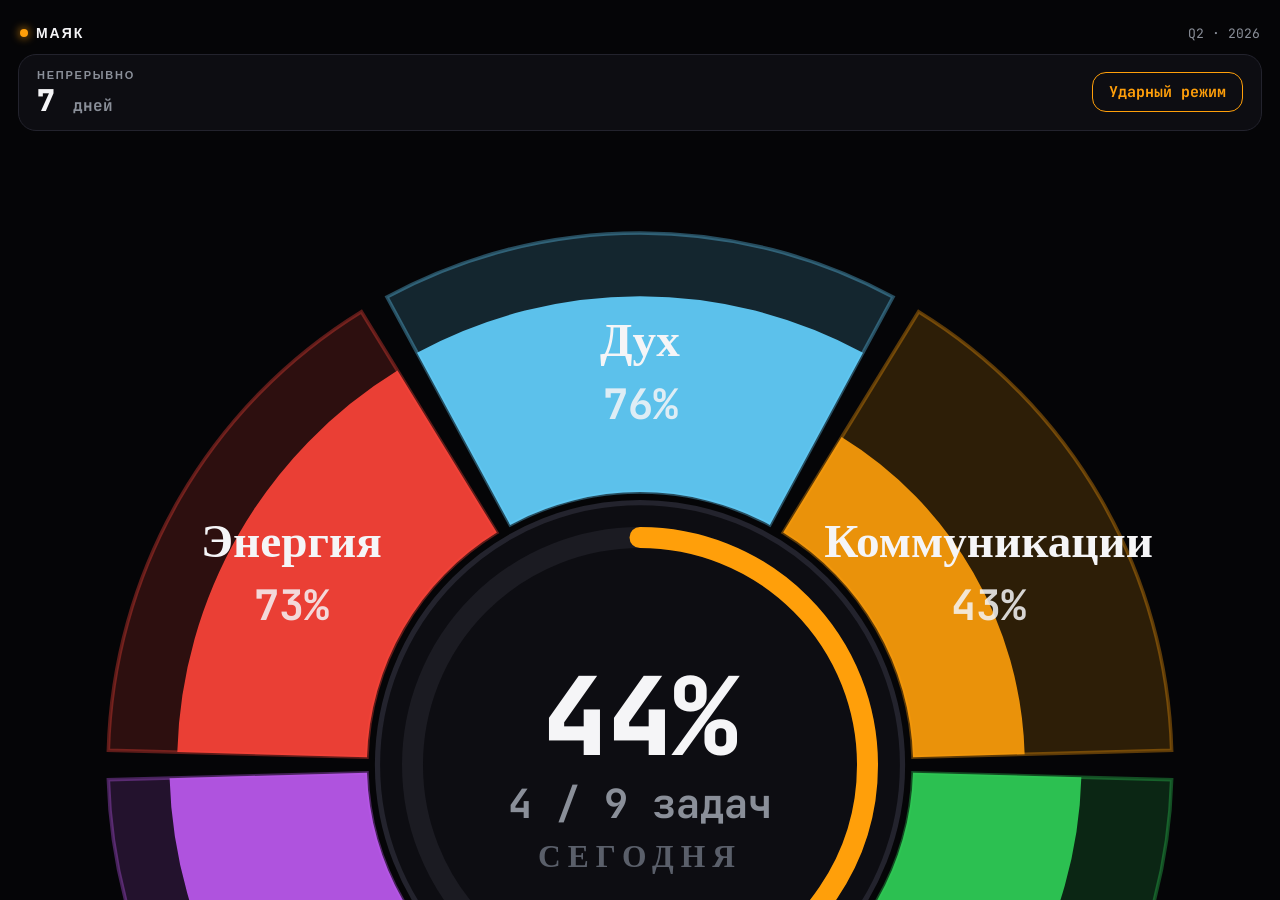
==== commit f7e22c6c: "Разбил radar на модули (data/figure/list/manage/app + css) Центр −15%, сектора шире; шапка «Непрерыв" ====
--- a/tabs/radar.html
+++ b/tabs/radar.html
@@ -6,126 +6,7 @@
 <meta name="theme-color" content="#050507">
 <title>Маяк</title>
 <link href="https://fonts.googleapis.com/css2?family=DM+Sans:wght@400;500;600;700;800&family=JetBrains+Mono:wght@500;700;800&display=swap" rel="stylesheet">
-<style>
-:root{
-  --bg:#050507; --card:#0d0d12; --card2:#14141b; --line:#23232d; --line2:#1a1a22;
-  --text:#F5F5F7; --muted:#8A8F99; --muted2:#5a5f6a; --accent:#FF9F0A;
-  --duh:#64D2FF; --telo:#30D158; --razum:#BF5AF2; --komm:#FF9F0A; --delo:#FFD54A; --energy:#FF453A;
-}
-*{margin:0;padding:0;box-sizing:border-box;-webkit-tap-highlight-color:transparent}
-html,body{height:100%}
-body{background:#000;color:var(--text);font-family:'DM Sans',sans-serif;display:flex;justify-content:center;overflow:hidden}
-.num{font-family:'JetBrains Mono',monospace}
-.phone{position:relative;width:100%;max-width:none;height:100%;min-height:100dvh;background:var(--bg);overflow:hidden;display:flex;flex-direction:column}
-.screen{position:absolute;inset:0;display:none;flex-direction:column}
-.screen.on{display:flex}
-.scroll{flex:1;overflow-y:auto;-webkit-overflow-scrolling:touch;padding-bottom:18px}
-.sb{height:env(safe-area-inset-top,12px);min-height:12px}
-.muted{color:var(--muted)} .tiny{font-size:12px}
-.topbar{display:flex;justify-content:space-between;align-items:center;padding:12px 20px 6px}
-.beacon{display:inline-flex;align-items:center;gap:8px;font-weight:800;letter-spacing:.14em;font-size:14px}
-.beacon .dot{width:8px;height:8px;border-radius:50%;background:var(--accent);box-shadow:0 0 10px var(--accent);animation:pulse 2.4s infinite}
-@keyframes pulse{0%,100%{opacity:1}50%{opacity:.45}}
-.topbar .q{font-family:'JetBrains Mono';font-size:13px;color:var(--muted)}
-
-/* день */
-.day{margin:8px 18px 4px;background:var(--card);border:1px solid var(--line);border-radius:20px;padding:15px 18px}
-.day .r1{display:flex;justify-content:space-between;align-items:baseline}
-.day .lab{font-size:11px;letter-spacing:.16em;text-transform:uppercase;color:var(--muted);font-weight:600}
-.day .pts{font-family:'JetBrains Mono';font-weight:800;font-size:26px}
-.day .pts small{color:var(--muted);font-size:16px;font-weight:700}
-.day .sub{font-family:'JetBrains Mono';font-size:12px;color:var(--muted)}
-.day .track{height:10px;border-radius:6px;background:#1b1b22;margin-top:11px;overflow:hidden}
-.day .fill{height:100%;border-radius:6px;background:linear-gradient(90deg,#FFC247,var(--accent));transition:width .55s cubic-bezier(.22,1,.36,1)}
-
-/* переключатель фигуры */
-.seg{display:flex;gap:6px;justify-content:center;margin:12px 0 0}
-.seg button{padding:7px 16px;border-radius:11px;border:1px solid var(--line);background:var(--card);color:var(--muted);font-weight:700;font-size:13px;font-family:'DM Sans';cursor:pointer}
-.seg button.on{background:var(--accent);color:#1a1206;border-color:transparent}
-
-svg{width:100%;display:block;overflow:visible;touch-action:manipulation}
-.figwrap{padding:2px 10px 0}
-.idxline{text-align:center;margin-top:-4px}
-.idxline .n{font-family:'JetBrains Mono';font-weight:800;font-size:15px;color:var(--accent)}
-.idxline .l{font-size:11px;letter-spacing:.12em;color:var(--muted);text-transform:uppercase}
-
-/* панель сектора */
-.secpanel{margin:6px 18px 0;background:var(--card);border:1px solid var(--line);border-radius:20px;overflow:hidden;
-  max-height:0;opacity:0;transition:max-height .4s cubic-bezier(.22,1,.36,1),opacity .3s,margin .3s;border-width:0}
-.secpanel.open{max-height:640px;opacity:1;border-width:1px;margin-top:12px}
-.secpanel .hd{display:flex;align-items:center;gap:11px;padding:15px 18px 8px}
-.secpanel .hd .cd{width:15px;height:15px;border-radius:4px}
-.secpanel .hd .nm{font-family:'DM Sans';font-weight:700;font-size:18px;flex:1}
-.secpanel .hd .cnt{font-family:'JetBrains Mono';font-weight:700;font-size:14px;color:var(--muted)}
-.secpanel .closed-badge{display:none;align-items:center;gap:7px;margin:0 18px 8px;padding:9px 13px;border-radius:12px;font-weight:700;font-size:14px}
-.secpanel.alldone .closed-badge{display:flex}
-.tlist{padding:2px 12px 6px}
-.titem{display:flex;align-items:center;gap:13px;padding:13px 12px;border-radius:14px;cursor:pointer;transition:background .15s}
-.titem:active{background:var(--card2)}
-.titem .box{width:28px;height:28px;border-radius:9px;border:2px solid var(--muted2);flex:none;display:flex;align-items:center;justify-content:center;font-size:16px;color:#08120a;transition:.18s}
-.titem.done .box{background:currentColor;border-color:transparent}
-.titem .nm{flex:1;font-size:15.5px;font-weight:500}
-.titem.done .nm{color:var(--muted);text-decoration:line-through}
-.titem .q{font-family:'JetBrains Mono';font-size:12px;color:var(--muted2)}
-.secpanel .foot{display:flex;justify-content:space-between;padding:6px 18px 16px}
-.lnk{background:none;border:none;color:var(--accent);font-family:'DM Sans';font-weight:600;font-size:14px;cursor:pointer;padding:6px 0}
-.lnk.dim{color:var(--muted)}
-.hint{color:var(--muted);font-size:12.5px;text-align:center;padding:14px 30px 4px;line-height:1.5}
-/* аккордеон-список направлений */
-.dlist{padding:12px 14px 8px;display:flex;flex-direction:column;gap:8px}
-.litem{background:var(--card);border:1px solid var(--line);border-radius:14px;overflow:hidden;transition:border-color .15s}
-.litem.open{border-color:var(--accent)}
-.lrow{display:grid;grid-template-columns:13px 1fr 86px 44px;align-items:center;gap:11px;padding:14px 15px;cursor:pointer}
-.lrow:active{background:var(--card2)}
-.lrow .cd{width:12px;height:12px;border-radius:4px}
-.lrow .lname{font-weight:600;font-size:15px}
-.lrow .lbar{height:7px;border-radius:5px;background:#1b1b22;overflow:hidden}
-.lrow .lbar i{display:block;height:100%;border-radius:5px;transition:width .5s cubic-bezier(.22,1,.36,1)}
-.lrow .lpc{font-family:'JetBrains Mono';font-weight:700;font-size:14px;text-align:right}
-.lexp{border-top:1px solid var(--line);padding:2px 6px 6px}
-.lexp .empty{color:var(--muted);font-size:14px;padding:16px;text-align:center;line-height:1.5}
-.lexp .foot{display:flex;justify-content:flex-end;padding:2px 10px 6px}
-
-/* общие кнопки/инпуты */
-.btn{display:flex;align-items:center;justify-content:center;gap:8px;width:100%;height:54px;border:none;border-radius:16px;font-family:'DM Sans';font-weight:700;font-size:16px;cursor:pointer;transition:transform .12s}
-.btn:active{transform:scale(.97)}
-.btn-gold{background:linear-gradient(135deg,#FFC247,var(--accent));color:#1a1206}
-.btn-ghost{background:var(--card2);color:var(--text);border:1px solid var(--line)}
-.pad{padding:0 18px}
-.backbtn{background:none;border:none;color:var(--accent);font-weight:700;font-size:15px;cursor:pointer;padding:4px 0}
-
-/* manage */
-.mrow{display:flex;align-items:center;gap:12px;background:var(--card);border:1px solid var(--line);border-radius:14px;padding:14px 15px;margin:9px 18px;cursor:pointer}
-.mrow .nm{flex:1;font-weight:500;font-size:15px}
-.mrow .meta{font-family:'JetBrains Mono';font-size:12px;color:var(--muted);text-align:right;line-height:1.4}
-.field{margin:10px 18px}.field label{display:block;font-size:13px;color:var(--muted);margin-bottom:8px}
-.input{width:100%;height:52px;background:var(--card);border:1px solid var(--line);border-radius:13px;color:var(--text);padding:0 15px;font-size:16px;font-family:'DM Sans'}
-.input:focus{outline:none;border-color:var(--accent)}
-.chips{display:flex;flex-wrap:wrap;gap:8px}
-.chip{padding:9px 13px;border-radius:11px;background:var(--card);border:1px solid var(--line);font-size:14px;cursor:pointer;font-family:'JetBrains Mono'}
-.chip.sel{background:var(--accent);color:#1a1206;border-color:transparent;font-weight:700}
-.wd{display:flex;gap:6px}.wd .d{flex:1;height:42px;border-radius:11px;background:var(--card);border:1px solid var(--line);display:flex;align-items:center;justify-content:center;font-size:13px;font-family:'JetBrains Mono';cursor:pointer}
-.wd .d.sel{background:var(--accent);color:#1a1206;border-color:transparent;font-weight:700}
-
-/* итоги */
-.tabs{display:flex;gap:6px;margin:12px 18px 4px}
-.tabs button{flex:1;height:40px;border-radius:11px;border:1px solid var(--line);background:var(--card);color:var(--muted);font-weight:700;font-size:13px;font-family:'DM Sans';cursor:pointer}
-.tabs button.on{background:var(--card2);color:var(--text);border-color:var(--accent)}
-.rv{display:grid;grid-template-columns:22px 1fr 130px 46px;align-items:center;gap:11px;padding:11px 18px}
-.rv+.rv{border-top:1px solid var(--line2)}
-.rv .ic{text-align:center;font-size:15px}.rv .nm{font-family:'JetBrains Mono';font-size:14px;color:#d6d6dd}
-.rv .bar{height:8px;border-radius:5px;background:#1a1a21;overflow:hidden}.rv .bar i{display:block;height:100%;border-radius:5px;transition:width .5s}
-.rv .pc{font-family:'JetBrains Mono';font-weight:700;font-size:14px;text-align:right}
-.coach{margin:14px 18px;background:var(--card);border:1px solid var(--line);border-radius:18px;padding:16px}
-.coach h4{font-size:15px;margin-bottom:6px}.coach p{font-size:14px;color:var(--muted);line-height:1.5}
-
-/* nav */
-.nav{position:absolute;left:0;right:0;bottom:0;display:flex;border-top:1px solid var(--line);background:rgba(13,13,18,.95);backdrop-filter:blur(8px);padding:8px 0 env(safe-area-inset-bottom,10px)}
-.nav button{flex:1;background:none;border:none;color:var(--muted2);font-family:'DM Sans';font-weight:700;font-size:11px;cursor:pointer;display:flex;flex-direction:column;align-items:center;gap:3px;padding:6px 0}
-.nav button.on{color:var(--accent)} .nav .ic{font-size:19px}
-.toast{position:absolute;left:50%;transform:translateX(-50%);bottom:80px;background:var(--card2);border:1px solid var(--line);padding:10px 16px;border-radius:13px;font-size:14px;opacity:0;transition:opacity .3s;pointer-events:none;z-index:60;max-width:330px;text-align:center}
-.toast.show{opacity:1}
-</style>
+<link rel="stylesheet" href="radar/radar.css">
 </head>
 <body>
 <div class="phone">
@@ -135,6 +16,13 @@
     <div class="sb"></div>
     <div class="topbar"><span class="beacon"><span class="dot"></span>МАЯК</span><span class="q" id="qLabel">Q2 · 2026</span></div>
     <div class="scroll">
+      <div class="streak">
+        <div class="stk-left">
+          <div class="stk-lab">Непрерывно</div>
+          <div class="stk-days"><span id="streakN">0</span> <small>дней</small></div>
+        </div>
+        <div class="stk-badge" id="udarBadge">Ударный режим</div>
+      </div>
       <div class="figwrap"><svg id="fig" viewBox="0 0 360 360"></svg></div>
       <div class="idxline"><span class="l" id="idxline">Индекс Маяка</span></div>
       <div class="dlist" id="dlist"></div>
@@ -169,207 +57,14 @@
     </div>
   </section>
 
-
 </div>
 <div class="toast" id="toast"></div>
 
-<script>
-/* ===== ДАННЫЕ ===== */
-const C={x:180,y:180}, Ro=150, Ri=92;
-function P(a,rad){const t=a*Math.PI/180;return{x:C.x+rad*Math.sin(t),y:C.y-rad*Math.cos(t)};}
-function fmtP(p){return p.map(q=>q.x.toFixed(1)+','+q.y.toFixed(1)).join(' ');}
-const WD=['вс','пн','вт','ср','чт','пт','сб']; // getDay 0..6
-const TODAY=(new Date()).getDay();
-const DIRS=[
- {id:'duh',  name:'Дух',          ic:'🕊', a:0,   col:'#64D2FF', tri:'Ф'},
- {id:'komm', name:'Коммуникации', ic:'👥', a:60,  col:'#FF9F0A', tri:'Р'},
- {id:'telo', name:'Тело',         ic:'💪', a:120, col:'#30D158', tri:'Ф'},
- {id:'delo', name:'Дело',         ic:'💼', a:180, col:'#FFD54A', tri:'Р'},
- {id:'razum',name:'Разум',        ic:'🧠', a:240, col:'#BF5AF2', tri:'Ф'},
- {id:'energy',name:'Энергия',     ic:'🔋', a:300, col:'#FF453A', tri:'Р'},
-];
-const dirById=id=>DIRS.find(d=>d.id===id);
-let tid=0;
-let tasks=[
- ['duh','Намаз 5 раз','daily',150,120,true],
- ['duh','Чтение Корана','daily',90,64,false],
- ['telo','Тренировка',[1,3,5],39,22,false],
- ['telo','Сон 7+ часов','daily',90,70,true],
- ['telo','10 000 шагов','daily',90,55,false],
- ['razum','Чтение книг','daily',90,75,true],
- ['razum','Обучение/курс',[2,4],26,18,false],
- ['komm','Время с детьми','daily',80,34,false],
- ['komm','Звонок родителям',[0],13,7,false],
- ['komm','Встреча с друзьями',[6],12,4,false],
- ['energy','Прогулка','daily',60,48,true],
- ['energy','Медитация','daily',90,60,false],
- ['delo','Глубокая работа',[1,2,3,4,5],100,80,false],
- ['delo','Контент-выход',[1,3,5],39,35,false],
-].map(t=>({id:++tid,dir:t[0],name:t[1],sched:t[2],normQ:t[3],checksQ:t[4],doneToday:t[5]}));
-
-let selDir=null, editId=null, curScreen='home';
-let fmSched=[]; // дни недели формы
-
-/* ===== РАСЧЁТЫ ===== */
-const isToday=t=> t.sched==='daily' || (Array.isArray(t.sched)&&t.sched.includes(TODAY));
-const todayTasks=()=>tasks.filter(isToday);
-const dirTasks=id=>tasks.filter(t=>t.dir===id);
-const dirTodayTasks=id=>dirTasks(id).filter(isToday);
-function dayPoints(){const tt=todayTasks();if(!tt.length)return{done:0,total:0,pts:0};
-  const done=tt.filter(t=>t.doneToday).length;return{done,total:tt.length,pts:Math.round(done/tt.length*100)};}
-function dirQ(id){const ts=dirTasks(id);if(!ts.length)return 0;
-  let s=0;ts.forEach(t=>s+=t.normQ>0?Math.min(t.checksQ/t.normQ,1.2):0);return s/ts.length;}
-function mayakIndex(){return Math.round(DIRS.reduce((a,d)=>a+Math.min(dirQ(d.id),1),0)/DIRS.length*100);}
-const pc=v=>Math.round(v*100);
-
-const BANDS=[[0,'Железо','#9aa0aa'],[15,'Бронза','#C97B43'],[30,'Серебро','#C7CCD6'],
-  [45,'Золото','#E0A23C'],[60,'Платина','#7FE0D0'],[75,'Алмаз','#7CC4FF'],[90,'Обсидиан','#B58Cff']];
-const bandFor=i=>{let b=BANDS[0];for(const x of BANDS)if(i>=x[0])b=x;return b;};
-
-/* ===== ФИГУРА: КОЛЕСО-ДОЛЬКИ ===== */
-const GAP=1.6; // угловой зазор между дольками, °
-function annular(a1,a2,rIn,rOut){
-  const o1=P(a1,rOut),o2=P(a2,rOut),i2=P(a2,rIn),i1=P(a1,rIn);
-  return `M${o1.x.toFixed(1)} ${o1.y.toFixed(1)} A${rOut} ${rOut} 0 0 1 ${o2.x.toFixed(1)} ${o2.y.toFixed(1)} `+
-         `L${i2.x.toFixed(1)} ${i2.y.toFixed(1)} A${rIn} ${rIn} 0 0 0 ${i1.x.toFixed(1)} ${i1.y.toFixed(1)} Z`;
-}
-function drawWheel(){
-  const sel=selDir;
-  let seg='';
-  DIRS.forEach(d=>{
-    const a1=d.a-30+GAP, a2=d.a+30-GAP;
-    const k=Math.min(dirQ(d.id),1);
-    const rFill=Ri+k*(Ro-Ri);
-    const dim=sel&&sel!==d.id;
-    // 1) трек-долька (большая тап-зона, всегда видна)
-    seg+=`<path class="hit" data-id="${d.id}" d="${annular(a1,a2,Ri,Ro)}" fill="${d.col}" fill-opacity="${dim?.10:.16}" stroke="${sel===d.id?'#F5F5F7':d.col}" stroke-opacity="${sel===d.id?.9:.35}" stroke-width="${sel===d.id?2:1}" style="cursor:pointer;transition:fill-opacity .2s,stroke-opacity .2s"/>`;
-    // 2) заливка по квартальному %
-    if(k>0.01) seg+=`<path d="${annular(a1,a2,Ri,rFill)}" fill="${d.col}" fill-opacity="${dim?.32:.9}" pointer-events="none" style="transition:fill-opacity .2s"/>`;
-    // 3) подпись: эмодзи + название + %
-    const rMid=(Ri+Ro)/2, m=P(d.a,rMid);
-    seg+=`<g pointer-events="none" fill-opacity="${dim?.5:1}">`+
-      `<text x="${m.x.toFixed(1)}" y="${(m.y-2).toFixed(1)}" text-anchor="middle" fill="#F5F5F7" font-family="DM Sans" font-weight="700" font-size="13.5">${d.name}</text>`+
-      `<text x="${m.x.toFixed(1)}" y="${(m.y+16).toFixed(1)}" text-anchor="middle" fill="#F5F5F7" font-family="JetBrains Mono" font-weight="700" font-size="12" opacity=".85">${pc(dirQ(d.id))}%</text>`+
-      `</g>`;
-  });
-  // центр — ПРОГРЕСС ДНЯ (кольцо + % + X/Y задач)
-  const dp=dayPoints();
-  const rRing=Ri-15, circ=2*Math.PI*rRing, fillLen=circ*dp.pts/100;
-  const center=
-    `<circle cx="${C.x}" cy="${C.y}" r="${Ri-3}" fill="#0d0d12" stroke="#23232d" stroke-width="1.5"/>`+
-    `<circle cx="${C.x}" cy="${C.y}" r="${rRing}" fill="none" stroke="#1b1b22" stroke-width="6"/>`+
-    `<circle cx="${C.x}" cy="${C.y}" r="${rRing}" fill="none" stroke="#FF9F0A" stroke-width="6" stroke-linecap="round" stroke-dasharray="${fillLen.toFixed(1)} ${(circ-fillLen).toFixed(1)}" transform="rotate(-90 ${C.x} ${C.y})" style="transition:stroke-dasharray .5s"/>`+
-    `<text x="${C.x}" y="${C.y-4}" text-anchor="middle" fill="#F5F5F7" font-family="JetBrains Mono" font-weight="800" font-size="36">${dp.pts}%</text>`+
-    `<text x="${C.x}" y="${C.y+18}" text-anchor="middle" fill="#8A8F99" font-family="JetBrains Mono" font-weight="700" font-size="13">${dp.done} / ${dp.total} задач</text>`+
-    `<text x="${C.x}" y="${C.y+34}" text-anchor="middle" fill="#5a5f6a" font-family="DM Sans" font-weight="600" font-size="10" letter-spacing="2">СЕГОДНЯ</text>`;
-  document.getElementById('fig').innerHTML=seg+center;
-  bindHits();
-}
-function drawFig(){drawWheel();}
-function bindHits(){document.querySelectorAll('#fig .hit').forEach(el=>el.addEventListener('click',()=>tapSector(el.dataset.id)));}
-function tapSector(id){
-  selDir = (selDir===id ? null : id);
-  drawFig(); renderList();
-  if(selDir) setTimeout(()=>{const r=document.querySelector('.litem.open');if(r)r.scrollIntoView({behavior:'smooth',block:'nearest'});},120);
-}
-
-/* ===== ГЛАВНЫЙ ===== */
-function renderHome(){
-  drawFig(); renderList();
-  const idx=mayakIndex(),b=bandFor(idx);
-  document.getElementById('idxline').innerHTML=`Индекс Маяка <b style="color:#F5F5F7">${idx}</b> · <span style="color:${b[2]}">${b[1]}</span>`;
-}
-/* аккордеон-список направлений (тап = развернуть/свернуть, галочки внутри) */
-function renderList(){
-  document.getElementById('dlist').innerHTML=DIRS.map(d=>{
-    const q=dirQ(d.id), open=selDir===d.id;
-    const tt=dirTodayTasks(d.id), done=tt.filter(t=>t.doneToday).length;
-    const allDone=tt.length>0 && done===tt.length;
-    let exp='';
-    if(open){
-      const rows=tt.length
-        ? tt.map(t=>`<div class="titem ${t.doneToday?'done':''}" style="color:${d.col}" onclick="event.stopPropagation();toggle(${t.id})"><span class="box">${t.doneToday?'✓':''}</span><span class="nm">${t.name}</span><span class="q">${t.checksQ}/${t.normQ} кв</span></div>`).join('')
-        : `<div class="empty">На сегодня (${WD[TODAY]}) задач в этом направлении нет.<br>Добавь или измени расписание ниже.</div>`;
-      exp=`<div class="lexp">${rows}<div class="foot"><button class="lnk" onclick="event.stopPropagation();openManage('${d.id}')">Изменить задачи ›</button></div></div>`;
-    }
-    return `<div class="litem ${open?'open':''}">
-      <div class="lrow" onclick="tapSector('${d.id}')">
-        <span class="cd" style="background:${d.col}"></span>
-        <span class="lname">${d.name}${allDone?' <span style="color:'+d.col+'">✓</span>':''}</span>
-        <span class="lbar"><i style="width:${pc(Math.min(q,1))}%;background:${d.col}"></i></span>
-        <span class="lpc" style="color:${d.col}">${pc(q)}%</span>
-      </div>${exp}</div>`;
-  }).join('');
-}
-function toggle(id){
-  const t=tasks.find(x=>x.id===id);if(!t)return;
-  if(t.doneToday){t.doneToday=false;t.checksQ=Math.max(0,t.checksQ-1);}
-  else{t.doneToday=true;t.checksQ=Math.min(t.checksQ+1,Math.round(t.normQ*1.2));}
-  drawFig(); renderList();
-  const tt=dirTodayTasks(t.dir),done=tt.filter(x=>x.doneToday).length;
-  if(tt.length&&done===tt.length) toast('«'+dirById(t.dir).name+'» закрыт на сегодня ✓');
-}
-
-/* ===== УПРАВЛЕНИЕ ===== */
-function openManage(id){
-  selDir=selDir||id; const d=dirById(id);
-  document.getElementById('mgTitle').textContent=d.name+' · задачи';
-  const ts=dirTasks(id);
-  document.getElementById('mgList').innerHTML=ts.map(t=>{
-    const sch=t.sched==='daily'?'каждый день':t.sched.map(x=>WD[x]).join('·');
-    return `<div class="mrow" onclick="openForm(${t.id})"><span class="nm">${t.name}</span>
-      <span class="meta">${t.checksQ}/${t.normQ} кв<br>${sch}</span><span style="color:var(--muted)">›</span></div>`;}).join('')
-    || '<p class="muted" style="padding:24px 18px;text-align:center">Пока нет задач. Добавь первую.</p>';
-  document.getElementById('mgAdd').onclick=()=>openForm(null,id);
-  show('manage');
-}
-function openForm(id,dirPre){
-  editId=id;
-  document.getElementById('fmTitle').textContent=id?'Изменить задачу':'Новая задача';
-  document.getElementById('fmDeleteWrap').style.display=id?'block':'none';
-  let t=id?tasks.find(x=>x.id===id):null;
-  const curDir=t?t.dir:(dirPre||selDir||'telo');
-  document.getElementById('fmDirs').innerHTML=DIRS.map(d=>`<span class="chip ${d.id===curDir?'sel':''}" data-id="${d.id}" onclick="pickDir('${d.id}')">${d.name}</span>`).join('');
-  document.getElementById('fmName').value=t?t.name:'';
-  document.getElementById('fmNorm').value=t?t.normQ:'';
-  fmSched = t? (t.sched==='daily'?[0,1,2,3,4,5,6]:t.sched.slice()) : [1,3,5];
-  renderDays();
-  document.getElementById('fmBack').onclick=()=>show(id?'manage':'manage');
-  document.getElementById('fmSave').onclick=saveTask;
-  document.getElementById('fmDelete').onclick=()=>{tasks=tasks.filter(x=>x.id!==id);toast('Задача удалена');openManage(t.dir);};
-  show('form');
-}
-let fmDir='telo';
-function pickDir(id){fmDir=id;document.querySelectorAll('#fmDirs .chip').forEach(c=>c.classList.toggle('sel',c.dataset.id===id));}
-function renderDays(){document.getElementById('fmDays').innerHTML=[1,2,3,4,5,6,0].map(i=>`<div class="d ${fmSched.includes(i)?'sel':''}" onclick="toggleDay(${i})">${WD[i]}</div>`).join('');updateNormHint();}
-function toggleDay(i){const k=fmSched.indexOf(i);if(k>=0)fmSched.splice(k,1);else fmSched.push(i);renderDays();}
-function schedPreset(p){if(p==='daily')fmSched=[0,1,2,3,4,5,6];else if(p==='work')fmSched=[1,2,3,4,5];else if(p==='135')fmSched=[1,3,5];else fmSched=[];renderDays();}
-function updateNormHint(){const perWeek=fmSched.length;const est=perWeek*13;document.getElementById('fmHintNorm').textContent=perWeek?('· '+perWeek+'×/нед ≈ '+est+'/квартал'):'';}
-function setNorm(v){document.getElementById('fmNorm').value=v;}
-function saveTask(){
-  const name=document.getElementById('fmName').value.trim();
-  const norm=parseInt(document.getElementById('fmNorm').value)||0;
-  const dir=document.querySelector('#fmDirs .chip.sel')?.dataset.id||fmDir;
-  if(!name){toast('Впиши название');return;}
-  if(!fmSched.length){toast('Выбери дни расписания');return;}
-  if(norm<=0){toast('Укажи квартальную норму');return;}
-  const sched=fmSched.length===7?'daily':fmSched.slice().sort();
-  if(editId){const t=tasks.find(x=>x.id===editId);Object.assign(t,{name,normQ:norm,sched,dir});}
-  else tasks.push({id:++tid,dir,name,sched,normQ:norm,checksQ:0,doneToday:false});
-  toast('Сохранено ✓');openManage(dir);
-}
-
-/* ===== НАВИГАЦИЯ (внутри вкладки: home/manage/form) ===== */
-function show(id){
-  document.querySelectorAll('.screen').forEach(s=>s.classList.remove('on'));
-  document.getElementById(id).classList.add('on');curScreen=id;
-  if(id==='home')renderHome();
-}
-let _t;function toast(m){const n=document.getElementById('toast');n.textContent=m;n.classList.add('show');clearTimeout(_t);_t=setTimeout(()=>n.classList.remove('show'),2000);}
-
-show('home');
-/* сигнал shell-у, что модуль загрузился (для error-boundary/изоляции) */
-try{parent.postMessage({type:'tab-ready',tab:'radar'},'*');}catch(e){}
-</script>
+<!-- модули экрана (порядок важен): данные → фигура → список → управление → сборка -->
+<script src="radar/data.js"></script>
+<script src="radar/figure.js"></script>
+<script src="radar/list.js"></script>
+<script src="radar/manage.js"></script>
+<script src="radar/app.js"></script>
 </body>
 </html>
--- a/tabs/radar/radar.css
+++ b/tabs/radar/radar.css
@@ -0,0 +1,83 @@
+:root{
+  --bg:#050507; --card:#0d0d12; --card2:#14141b; --line:#23232d; --line2:#1a1a22;
+  --text:#F5F5F7; --muted:#8A8F99; --muted2:#5a5f6a; --accent:#FF9F0A;
+  --duh:#64D2FF; --telo:#30D158; --razum:#BF5AF2; --komm:#FF9F0A; --delo:#FFD54A; --energy:#FF453A;
+}
+*{margin:0;padding:0;box-sizing:border-box;-webkit-tap-highlight-color:transparent}
+html,body{height:100%}
+body{background:#050507;color:var(--text);font-family:'DM Sans',sans-serif;overflow:hidden}
+.num{font-family:'JetBrains Mono',monospace}
+.phone{position:relative;width:100%;height:100%;min-height:100dvh;background:var(--bg);overflow:hidden;display:flex;flex-direction:column}
+.screen{position:absolute;inset:0;display:none;flex-direction:column}
+.screen.on{display:flex}
+.scroll{flex:1;overflow-y:auto;-webkit-overflow-scrolling:touch;padding-bottom:18px}
+.sb{height:env(safe-area-inset-top,12px);min-height:12px}
+.muted{color:var(--muted)} .tiny{font-size:12px}
+.topbar{display:flex;justify-content:space-between;align-items:center;padding:12px 20px 6px}
+.beacon{display:inline-flex;align-items:center;gap:8px;font-weight:800;letter-spacing:.14em;font-size:14px}
+.beacon .dot{width:8px;height:8px;border-radius:50%;background:var(--accent);box-shadow:0 0 10px var(--accent);animation:pulse 2.4s infinite}
+@keyframes pulse{0%,100%{opacity:1}50%{opacity:.45}}
+.topbar .q{font-family:'JetBrains Mono';font-size:13px;color:var(--muted)}
+
+/* шапка «Непрерывно» / ударный режим */
+.streak{display:flex;justify-content:space-between;align-items:center;margin:6px 18px 2px;padding:13px 18px;background:var(--card);border:1px solid var(--line);border-radius:18px}
+.streak .stk-lab{font-size:11px;letter-spacing:.16em;text-transform:uppercase;color:var(--muted);font-weight:600}
+.streak .stk-days{font-family:'JetBrains Mono';font-weight:800;font-size:30px;line-height:1.05;margin-top:3px}
+.streak .stk-days small{color:var(--muted);font-size:16px;font-weight:700}
+.streak .stk-badge{padding:9px 16px;border-radius:14px;font-family:'JetBrains Mono';font-weight:700;font-size:15px;color:var(--accent);border:1.5px solid var(--accent);background:transparent}
+
+/* фигура */
+svg{width:100%;display:block;overflow:visible;touch-action:manipulation}
+.figwrap{padding:2px 10px 0}
+.idxline{text-align:center;margin-top:-2px}
+.idxline .l{font-size:11px;letter-spacing:.12em;color:var(--muted);text-transform:uppercase}
+
+/* аккордеон-список направлений */
+.dlist{padding:12px 14px 8px;display:flex;flex-direction:column;gap:8px}
+.litem{background:var(--card);border:1px solid var(--line);border-radius:14px;overflow:hidden;transition:border-color .15s}
+.litem.open{border-color:var(--accent)}
+.lrow{display:grid;grid-template-columns:20px 1fr 86px 44px;align-items:center;gap:11px;padding:14px 15px;cursor:pointer}
+.lrow:active{background:var(--card2)}
+.lrow .chev{transition:transform .2s;display:block}
+.litem.open .chev{transform:rotate(180deg)}
+.lrow .lname{font-weight:600;font-size:15px}
+.lrow .lbar{height:7px;border-radius:5px;background:#1b1b22;overflow:hidden}
+.lrow .lbar i{display:block;height:100%;border-radius:5px;transition:width .5s cubic-bezier(.22,1,.36,1)}
+.lrow .lpc{font-family:'JetBrains Mono';font-weight:700;font-size:14px;text-align:right}
+.lexp{border-top:1px solid var(--line);padding:2px 6px 6px}
+.lexp .empty{color:var(--muted);font-size:14px;padding:16px;text-align:center;line-height:1.5}
+.lexp .foot{display:flex;justify-content:flex-end;padding:2px 10px 6px}
+
+/* задачи (галочки) */
+.titem{display:flex;align-items:center;gap:13px;padding:13px 12px;border-radius:14px;cursor:pointer;transition:background .15s}
+.titem:active{background:var(--card2)}
+.titem .box{width:28px;height:28px;border-radius:9px;border:2px solid var(--muted2);flex:none;display:flex;align-items:center;justify-content:center;font-size:16px;color:#08120a;transition:.18s}
+.titem.done .box{background:currentColor;border-color:transparent}
+.titem .nm{flex:1;font-size:15.5px;font-weight:500}
+.titem.done .nm{color:var(--muted);text-decoration:line-through}
+.titem .q{font-family:'JetBrains Mono';font-size:12px;color:var(--muted2)}
+.lnk{background:none;border:none;color:var(--accent);font-family:'DM Sans';font-weight:600;font-size:14px;cursor:pointer;padding:6px 0}
+
+/* кнопки / инпуты */
+.btn{display:flex;align-items:center;justify-content:center;gap:8px;width:100%;height:54px;border:none;border-radius:16px;font-family:'DM Sans';font-weight:700;font-size:16px;cursor:pointer;transition:transform .12s}
+.btn:active{transform:scale(.97)}
+.btn-gold{background:linear-gradient(135deg,#FFC247,var(--accent));color:#1a1206}
+.btn-ghost{background:var(--card2);color:var(--text);border:1px solid var(--line)}
+.pad{padding:0 18px}
+.backbtn{background:none;border:none;color:var(--accent);font-weight:700;font-size:15px;cursor:pointer;padding:4px 0}
+
+/* управление задачами */
+.mrow{display:flex;align-items:center;gap:12px;background:var(--card);border:1px solid var(--line);border-radius:14px;padding:14px 15px;margin:9px 18px;cursor:pointer}
+.mrow .nm{flex:1;font-weight:500;font-size:15px}
+.mrow .meta{font-family:'JetBrains Mono';font-size:12px;color:var(--muted);text-align:right;line-height:1.4}
+.field{margin:10px 18px}.field label{display:block;font-size:13px;color:var(--muted);margin-bottom:8px}
+.input{width:100%;height:52px;background:var(--card);border:1px solid var(--line);border-radius:13px;color:var(--text);padding:0 15px;font-size:16px;font-family:'DM Sans'}
+.input:focus{outline:none;border-color:var(--accent)}
+.chips{display:flex;flex-wrap:wrap;gap:8px}
+.chip{padding:9px 13px;border-radius:11px;background:var(--card);border:1px solid var(--line);font-size:14px;cursor:pointer;font-family:'JetBrains Mono'}
+.chip.sel{background:var(--accent);color:#1a1206;border-color:transparent;font-weight:700}
+.wd{display:flex;gap:6px}.wd .d{flex:1;height:42px;border-radius:11px;background:var(--card);border:1px solid var(--line);display:flex;align-items:center;justify-content:center;font-size:13px;font-family:'JetBrains Mono';cursor:pointer}
+.wd .d.sel{background:var(--accent);color:#1a1206;border-color:transparent;font-weight:700}
+
+.toast{position:absolute;left:50%;transform:translateX(-50%);bottom:30px;background:var(--card2);border:1px solid var(--line);padding:10px 16px;border-radius:13px;font-size:14px;opacity:0;transition:opacity .3s;pointer-events:none;z-index:60;max-width:330px;text-align:center}
+.toast.show{opacity:1}
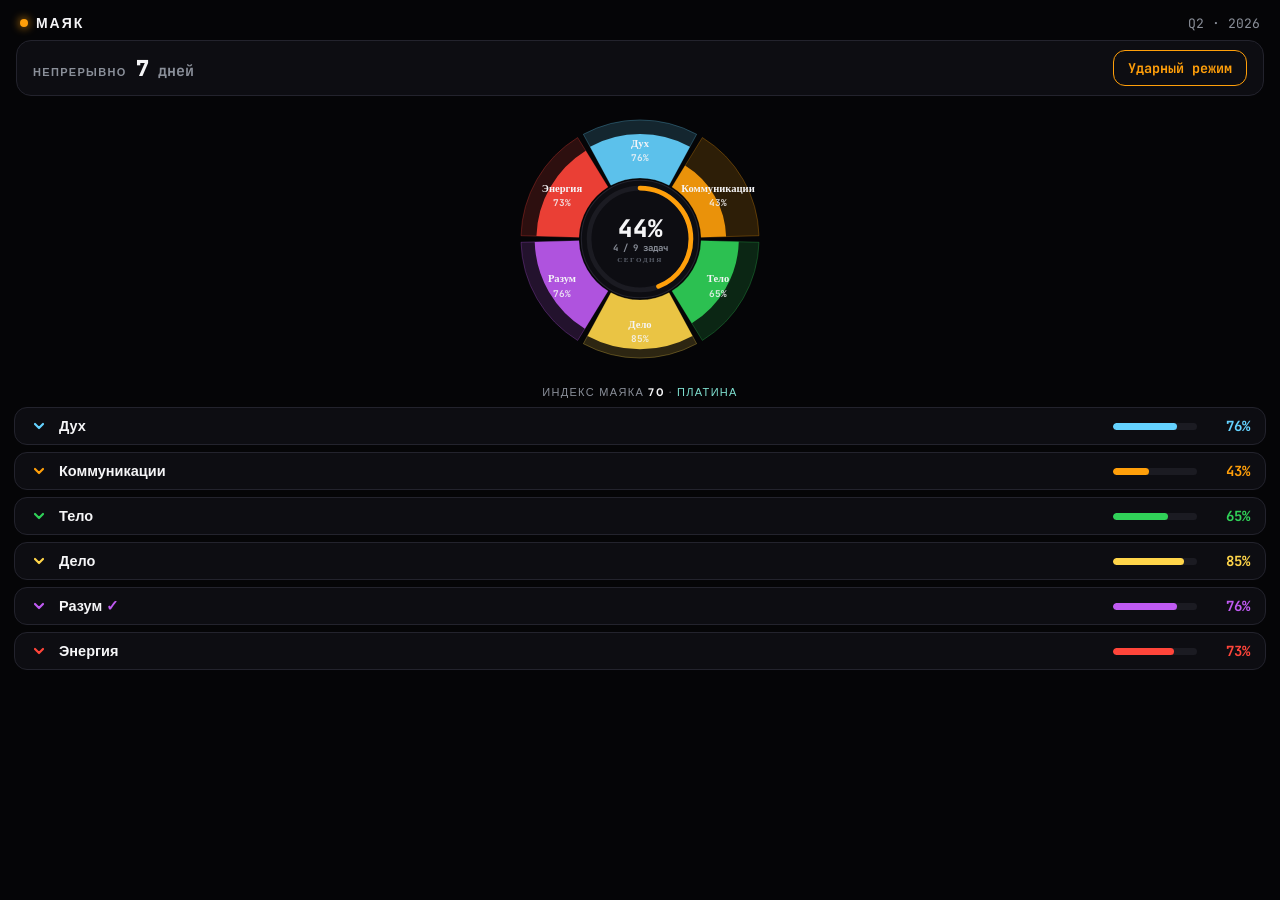
==== commit 1eb38b14: "Шапка «Непрерывно» в одну строку; уплотнил главный — влезает без скролла Колесо компактнее (max 302)" ====
--- a/tabs/radar.html
+++ b/tabs/radar.html
@@ -17,10 +17,7 @@
     <div class="topbar"><span class="beacon"><span class="dot"></span>МАЯК</span><span class="q" id="qLabel">Q2 · 2026</span></div>
     <div class="scroll">
       <div class="streak">
-        <div class="stk-left">
-          <div class="stk-lab">Непрерывно</div>
-          <div class="stk-days"><span id="streakN">0</span> <small>дней</small></div>
-        </div>
+        <div class="stk-info"><span class="stk-lab">Непрерывно</span><span class="stk-days"><b id="streakN">0</b> дней</span></div>
         <div class="stk-badge" id="udarBadge">Ударный режим</div>
       </div>
       <div class="figwrap"><svg id="fig" viewBox="0 0 360 360"></svg></div>
--- a/tabs/radar/radar.css
+++ b/tabs/radar/radar.css
@@ -11,36 +11,37 @@
 .screen{position:absolute;inset:0;display:none;flex-direction:column}
 .screen.on{display:flex}
 .scroll{flex:1;overflow-y:auto;-webkit-overflow-scrolling:touch;padding-bottom:18px}
-.sb{height:env(safe-area-inset-top,12px);min-height:12px}
+.sb{height:env(safe-area-inset-top,6px);min-height:6px}
 .muted{color:var(--muted)} .tiny{font-size:12px}
-.topbar{display:flex;justify-content:space-between;align-items:center;padding:12px 20px 6px}
+.topbar{display:flex;justify-content:space-between;align-items:center;padding:8px 20px 2px}
 .beacon{display:inline-flex;align-items:center;gap:8px;font-weight:800;letter-spacing:.14em;font-size:14px}
 .beacon .dot{width:8px;height:8px;border-radius:50%;background:var(--accent);box-shadow:0 0 10px var(--accent);animation:pulse 2.4s infinite}
 @keyframes pulse{0%,100%{opacity:1}50%{opacity:.45}}
 .topbar .q{font-family:'JetBrains Mono';font-size:13px;color:var(--muted)}
 
-/* шапка «Непрерывно» / ударный режим */
-.streak{display:flex;justify-content:space-between;align-items:center;margin:6px 18px 2px;padding:13px 18px;background:var(--card);border:1px solid var(--line);border-radius:18px}
-.streak .stk-lab{font-size:11px;letter-spacing:.16em;text-transform:uppercase;color:var(--muted);font-weight:600}
-.streak .stk-days{font-family:'JetBrains Mono';font-weight:800;font-size:30px;line-height:1.05;margin-top:3px}
-.streak .stk-days small{color:var(--muted);font-size:16px;font-weight:700}
-.streak .stk-badge{padding:9px 16px;border-radius:14px;font-family:'JetBrains Mono';font-weight:700;font-size:15px;color:var(--accent);border:1.5px solid var(--accent);background:transparent}
+/* шапка «Непрерывно» / ударный режим — одна строка */
+.streak{display:flex;justify-content:space-between;align-items:center;margin:6px 16px 0;padding:9px 16px;background:var(--card);border:1px solid var(--line);border-radius:15px}
+.stk-info{display:flex;align-items:baseline;gap:9px}
+.stk-lab{font-size:11px;letter-spacing:.12em;text-transform:uppercase;color:var(--muted);font-weight:600}
+.stk-days{font-family:'JetBrains Mono';font-weight:700;font-size:15px;color:var(--muted)}
+.stk-days b{color:var(--text);font-size:22px;font-weight:800}
+.stk-badge{padding:8px 14px;border-radius:12px;font-family:'JetBrains Mono';font-weight:700;font-size:13.5px;color:var(--accent);border:1.5px solid var(--accent);background:transparent}
 
 /* фигура */
 svg{width:100%;display:block;overflow:visible;touch-action:manipulation}
-.figwrap{padding:2px 10px 0}
-.idxline{text-align:center;margin-top:-2px}
+.figwrap{padding:0 10px;max-width:302px;margin:2px auto 0}
+.idxline{text-align:center;margin-top:0}
 .idxline .l{font-size:11px;letter-spacing:.12em;color:var(--muted);text-transform:uppercase}
 
 /* аккордеон-список направлений */
-.dlist{padding:12px 14px 8px;display:flex;flex-direction:column;gap:8px}
-.litem{background:var(--card);border:1px solid var(--line);border-radius:14px;overflow:hidden;transition:border-color .15s}
+.dlist{padding:6px 14px 4px;display:flex;flex-direction:column;gap:7px}
+.litem{background:var(--card);border:1px solid var(--line);border-radius:13px;overflow:hidden;transition:border-color .15s}
 .litem.open{border-color:var(--accent)}
-.lrow{display:grid;grid-template-columns:20px 1fr 86px 44px;align-items:center;gap:11px;padding:14px 15px;cursor:pointer}
+.lrow{display:grid;grid-template-columns:18px 1fr 84px 42px;align-items:center;gap:11px;padding:9px 15px;cursor:pointer}
 .lrow:active{background:var(--card2)}
 .lrow .chev{transition:transform .2s;display:block}
 .litem.open .chev{transform:rotate(180deg)}
-.lrow .lname{font-weight:600;font-size:15px}
+.lrow .lname{font-weight:600;font-size:14.5px}
 .lrow .lbar{height:7px;border-radius:5px;background:#1b1b22;overflow:hidden}
 .lrow .lbar i{display:block;height:100%;border-radius:5px;transition:width .5s cubic-bezier(.22,1,.36,1)}
 .lrow .lpc{font-family:'JetBrains Mono';font-weight:700;font-size:14px;text-align:right}
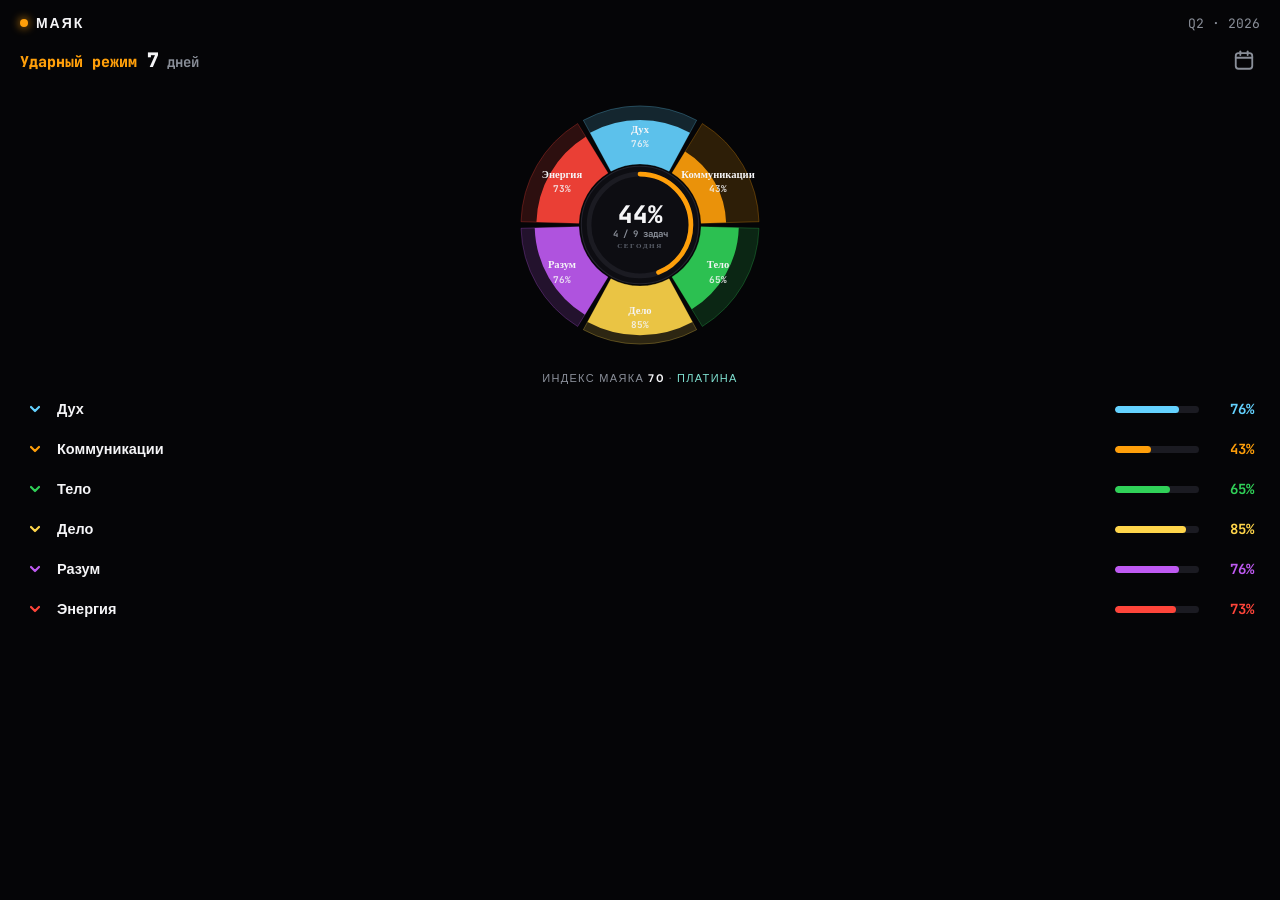
==== commit 9ae2e6f6: "Шапка: плоская «Ударный режим + дни + календарь»; список без рамок (как SELV); убрал ✓ после направл" ====
--- a/tabs/radar.html
+++ b/tabs/radar.html
@@ -17,8 +17,8 @@
     <div class="topbar"><span class="beacon"><span class="dot"></span>МАЯК</span><span class="q" id="qLabel">Q2 · 2026</span></div>
     <div class="scroll">
       <div class="streak">
-        <div class="stk-info"><span class="stk-lab">Непрерывно</span><span class="stk-days"><b id="streakN">0</b> дней</span></div>
-        <div class="stk-badge" id="udarBadge">Ударный режим</div>
+        <div class="stk-info"><span class="stk-badge" id="udarBadge">Ударный режим</span><span class="stk-days"><b id="streakN">0</b> дней</span></div>
+        <button class="stk-cal" id="streakCal" aria-label="Календарь серии"><svg width="22" height="22" viewBox="0 0 24 24" fill="none" stroke="currentColor" stroke-width="2" stroke-linecap="round" stroke-linejoin="round"><rect x="3" y="4.5" width="18" height="17" rx="3"/><line x1="3" y1="9.5" x2="21" y2="9.5"/><line x1="8" y1="2.5" x2="8" y2="6.5"/><line x1="16" y1="2.5" x2="16" y2="6.5"/></svg></button>
       </div>
       <div class="figwrap"><svg id="fig" viewBox="0 0 360 360"></svg></div>
       <div class="idxline"><span class="l" id="idxline">Индекс Маяка</span></div>
@@ -54,14 +54,25 @@
     </div>
   </section>
 
+  <!-- КАЛЕНДАРЬ СЕРИИ (нижний лист) -->
+  <div class="modal" id="calModal" onclick="if(event.target===this)closeCal()">
+    <div class="modal-card">
+      <div class="modal-hd"><span>Ударный режим</span><button onclick="closeCal()" aria-label="Закрыть">✕</button></div>
+      <div class="cal-sub" id="calSub"></div>
+      <div class="cal-grid" id="calGrid"></div>
+      <div class="cal-legend"><span><i style="background:rgba(255,159,10,.85)"></i>выполнен</span><span><i style="background:rgba(255,69,58,.5)"></i>пропуск</span></div>
+    </div>
+  </div>
+
 </div>
 <div class="toast" id="toast"></div>
 
-<!-- модули экрана (порядок важен): данные → фигура → список → управление → сборка -->
+<!-- модули экрана (порядок важен): данные → фигура → список → управление → календарь → сборка -->
 <script src="radar/data.js"></script>
 <script src="radar/figure.js"></script>
 <script src="radar/list.js"></script>
 <script src="radar/manage.js"></script>
+<script src="radar/calendar.js"></script>
 <script src="radar/app.js"></script>
 </body>
 </html>
--- a/tabs/radar/radar.css
+++ b/tabs/radar/radar.css
@@ -19,13 +19,14 @@
 @keyframes pulse{0%,100%{opacity:1}50%{opacity:.45}}
 .topbar .q{font-family:'JetBrains Mono';font-size:13px;color:var(--muted)}
 
-/* шапка «Непрерывно» / ударный режим — одна строка */
-.streak{display:flex;justify-content:space-between;align-items:center;margin:6px 16px 0;padding:9px 16px;background:var(--card);border:1px solid var(--line);border-radius:15px}
-.stk-info{display:flex;align-items:baseline;gap:9px}
-.stk-lab{font-size:11px;letter-spacing:.12em;text-transform:uppercase;color:var(--muted);font-weight:600}
-.stk-days{font-family:'JetBrains Mono';font-weight:700;font-size:15px;color:var(--muted)}
-.stk-days b{color:var(--text);font-size:22px;font-weight:800}
-.stk-badge{padding:8px 14px;border-radius:12px;font-family:'JetBrains Mono';font-weight:700;font-size:13.5px;color:var(--accent);border:1.5px solid var(--accent);background:transparent}
+/* ударный режим — плоская строка без рамки + иконка календаря */
+.streak{display:flex;justify-content:space-between;align-items:center;margin:4px 18px 0;padding:6px 2px}
+.stk-info{display:flex;align-items:baseline;gap:10px}
+.stk-badge{font-family:'JetBrains Mono';font-weight:800;font-size:15px;color:var(--accent)}
+.stk-days{font-family:'JetBrains Mono';font-weight:700;font-size:14px;color:var(--muted)}
+.stk-days b{color:var(--text);font-size:20px;font-weight:800}
+.stk-cal{background:none;border:none;color:var(--muted);cursor:pointer;padding:5px;display:flex;border-radius:9px}
+.stk-cal:active{color:var(--accent);background:var(--card2)}
 
 /* фигура */
 svg{width:100%;display:block;overflow:visible;touch-action:manipulation}
@@ -33,12 +34,12 @@
 .idxline{text-align:center;margin-top:0}
 .idxline .l{font-size:11px;letter-spacing:.12em;color:var(--muted);text-transform:uppercase}
 
-/* аккордеон-список направлений */
-.dlist{padding:6px 14px 4px;display:flex;flex-direction:column;gap:7px}
-.litem{background:var(--card);border:1px solid var(--line);border-radius:13px;overflow:hidden;transition:border-color .15s}
-.litem.open{border-color:var(--accent)}
-.lrow{display:grid;grid-template-columns:18px 1fr 84px 42px;align-items:center;gap:11px;padding:9px 15px;cursor:pointer}
-.lrow:active{background:var(--card2)}
+/* аккордеон-список направлений — плоский, как у SELV (без рамок) */
+.dlist{padding:2px 18px 4px;display:flex;flex-direction:column;gap:0}
+.litem{border-radius:13px;overflow:hidden;transition:background .15s}
+.litem.open{background:var(--card)}
+.lrow{display:grid;grid-template-columns:18px 1fr 84px 42px;align-items:center;gap:13px;padding:11px 8px;cursor:pointer}
+.lrow:active{opacity:.6}
 .lrow .chev{transition:transform .2s;display:block}
 .litem.open .chev{transform:rotate(180deg)}
 .lrow .lname{font-weight:600;font-size:14.5px}
@@ -82,3 +83,20 @@
 
 .toast{position:absolute;left:50%;transform:translateX(-50%);bottom:30px;background:var(--card2);border:1px solid var(--line);padding:10px 16px;border-radius:13px;font-size:14px;opacity:0;transition:opacity .3s;pointer-events:none;z-index:60;max-width:330px;text-align:center}
 .toast.show{opacity:1}
+
+/* календарь серии (нижний лист) */
+.modal{position:absolute;inset:0;background:rgba(0,0,0,.62);display:none;align-items:flex-end;z-index:80}
+.modal.show{display:flex}
+.modal-card{width:100%;background:var(--card);border:1px solid var(--line);border-bottom:0;border-radius:22px 22px 0 0;padding:18px 18px calc(20px + env(safe-area-inset-bottom,8px))}
+.modal-hd{display:flex;justify-content:space-between;align-items:center}
+.modal-hd span{font-family:'JetBrains Mono';font-weight:800;font-size:17px;color:var(--accent)}
+.modal-hd button{background:none;border:none;color:var(--muted);font-size:20px;cursor:pointer;padding:2px 6px}
+.cal-sub{color:var(--muted);font-size:13px;margin:4px 0 14px}
+.cal-sub b{color:var(--text);font-family:'JetBrains Mono'}
+.cal-grid{display:grid;grid-template-columns:repeat(7,1fr);gap:6px}
+.cal-cell{aspect-ratio:1;border-radius:8px;display:flex;align-items:center;justify-content:center;font-family:'JetBrains Mono';font-size:12px;font-weight:700;background:#1b1b22;color:var(--muted2)}
+.cal-cell.done{background:rgba(255,159,10,.85);color:#1a1206}
+.cal-cell.miss{background:rgba(255,69,58,.22);color:#FF453A}
+.cal-cell.today{box-shadow:inset 0 0 0 2px var(--accent)}
+.cal-legend{display:flex;gap:18px;margin-top:14px;font-size:12px;color:var(--muted)}
+.cal-legend i{width:12px;height:12px;border-radius:4px;display:inline-block;margin-right:6px;vertical-align:-1px}
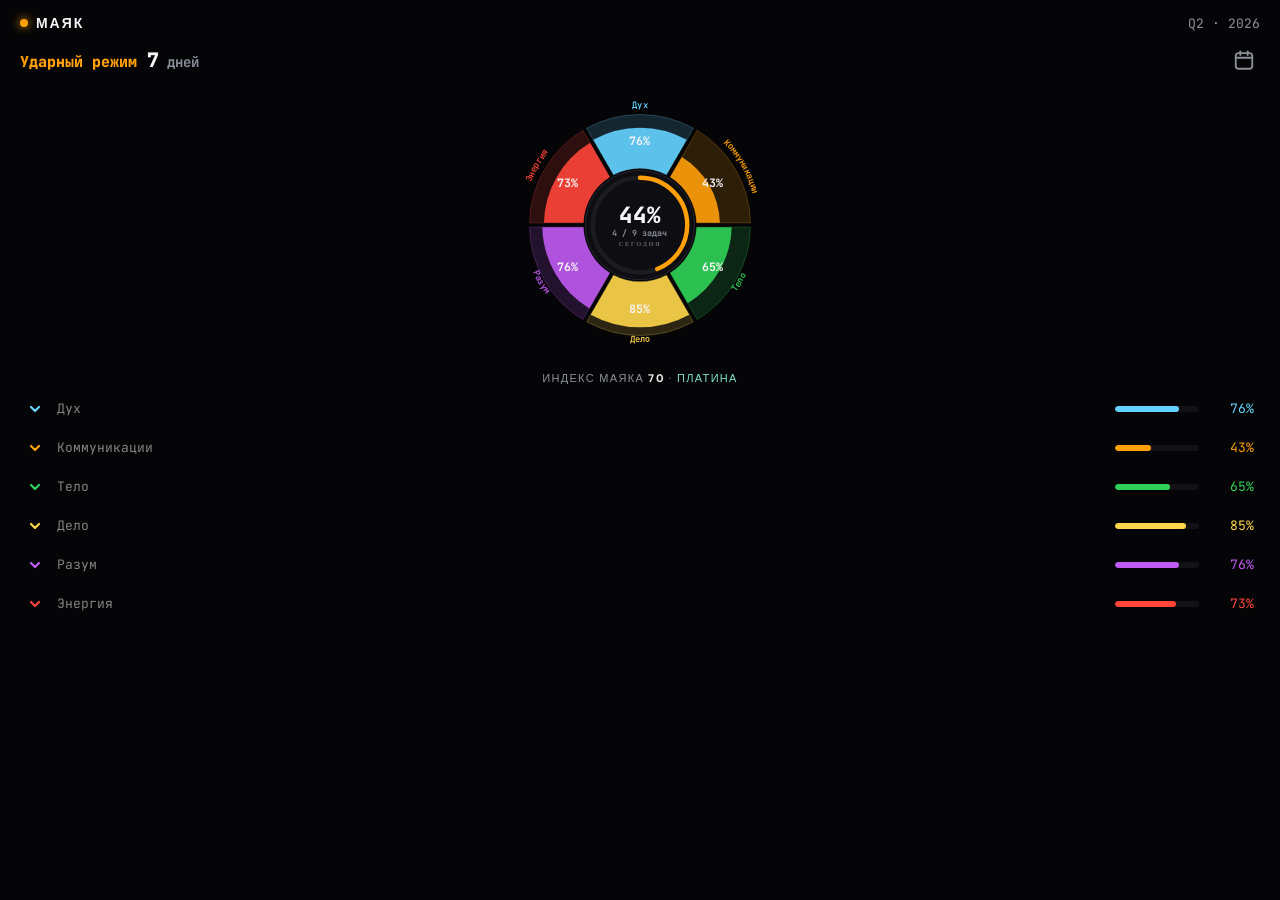
==== commit 5ebabd5f: "Вариант 3: названия по дуге снаружи + % внутри; постоянный линейный зазор секторов Зазор теперь один" ====
--- a/tabs/radar.html
+++ b/tabs/radar.html
@@ -20,7 +20,7 @@
         <div class="stk-info"><span class="stk-badge" id="udarBadge">Ударный режим</span><span class="stk-days"><b id="streakN">0</b> дней</span></div>
         <button class="stk-cal" id="streakCal" aria-label="Календарь серии"><svg width="22" height="22" viewBox="0 0 24 24" fill="none" stroke="currentColor" stroke-width="2" stroke-linecap="round" stroke-linejoin="round"><rect x="3" y="4.5" width="18" height="17" rx="3"/><line x1="3" y1="9.5" x2="21" y2="9.5"/><line x1="8" y1="2.5" x2="8" y2="6.5"/><line x1="16" y1="2.5" x2="16" y2="6.5"/></svg></button>
       </div>
-      <div class="figwrap"><svg id="fig" viewBox="0 0 360 360"></svg></div>
+      <div class="figwrap"><svg id="fig" viewBox="-14 -14 388 388"></svg></div>
       <div class="idxline"><span class="l" id="idxline">Индекс Маяка</span></div>
       <div class="dlist" id="dlist"></div>
     </div>
--- a/tabs/radar/radar.css
+++ b/tabs/radar/radar.css
@@ -42,10 +42,10 @@
 .lrow:active{opacity:.6}
 .lrow .chev{transition:transform .2s;display:block}
 .litem.open .chev{transform:rotate(180deg)}
-.lrow .lname{font-weight:600;font-size:14.5px}
-.lrow .lbar{height:7px;border-radius:5px;background:#1b1b22;overflow:hidden}
-.lrow .lbar i{display:block;height:100%;border-radius:5px;transition:width .5s cubic-bezier(.22,1,.36,1)}
-.lrow .lpc{font-family:'JetBrains Mono';font-weight:700;font-size:14px;text-align:right}
+.lrow .lname{font-family:'JetBrains Mono',ui-monospace,monospace;font-weight:400;font-size:13px;letter-spacing:normal;color:rgba(255,255,255,.5)}
+.lrow .lbar{height:6px;border-radius:9999px;background:rgba(255,255,255,.05);overflow:hidden}
+.lrow .lbar i{display:block;height:100%;border-radius:9999px;transition:width .5s cubic-bezier(.22,1,.36,1)}
+.lrow .lpc{font-family:'JetBrains Mono',ui-monospace,monospace;font-weight:400;font-size:13px;text-align:right}
 .lexp{border-top:1px solid var(--line);padding:2px 6px 6px}
 .lexp .empty{color:var(--muted);font-size:14px;padding:16px;text-align:center;line-height:1.5}
 .lexp .foot{display:flex;justify-content:flex-end;padding:2px 10px 6px}
